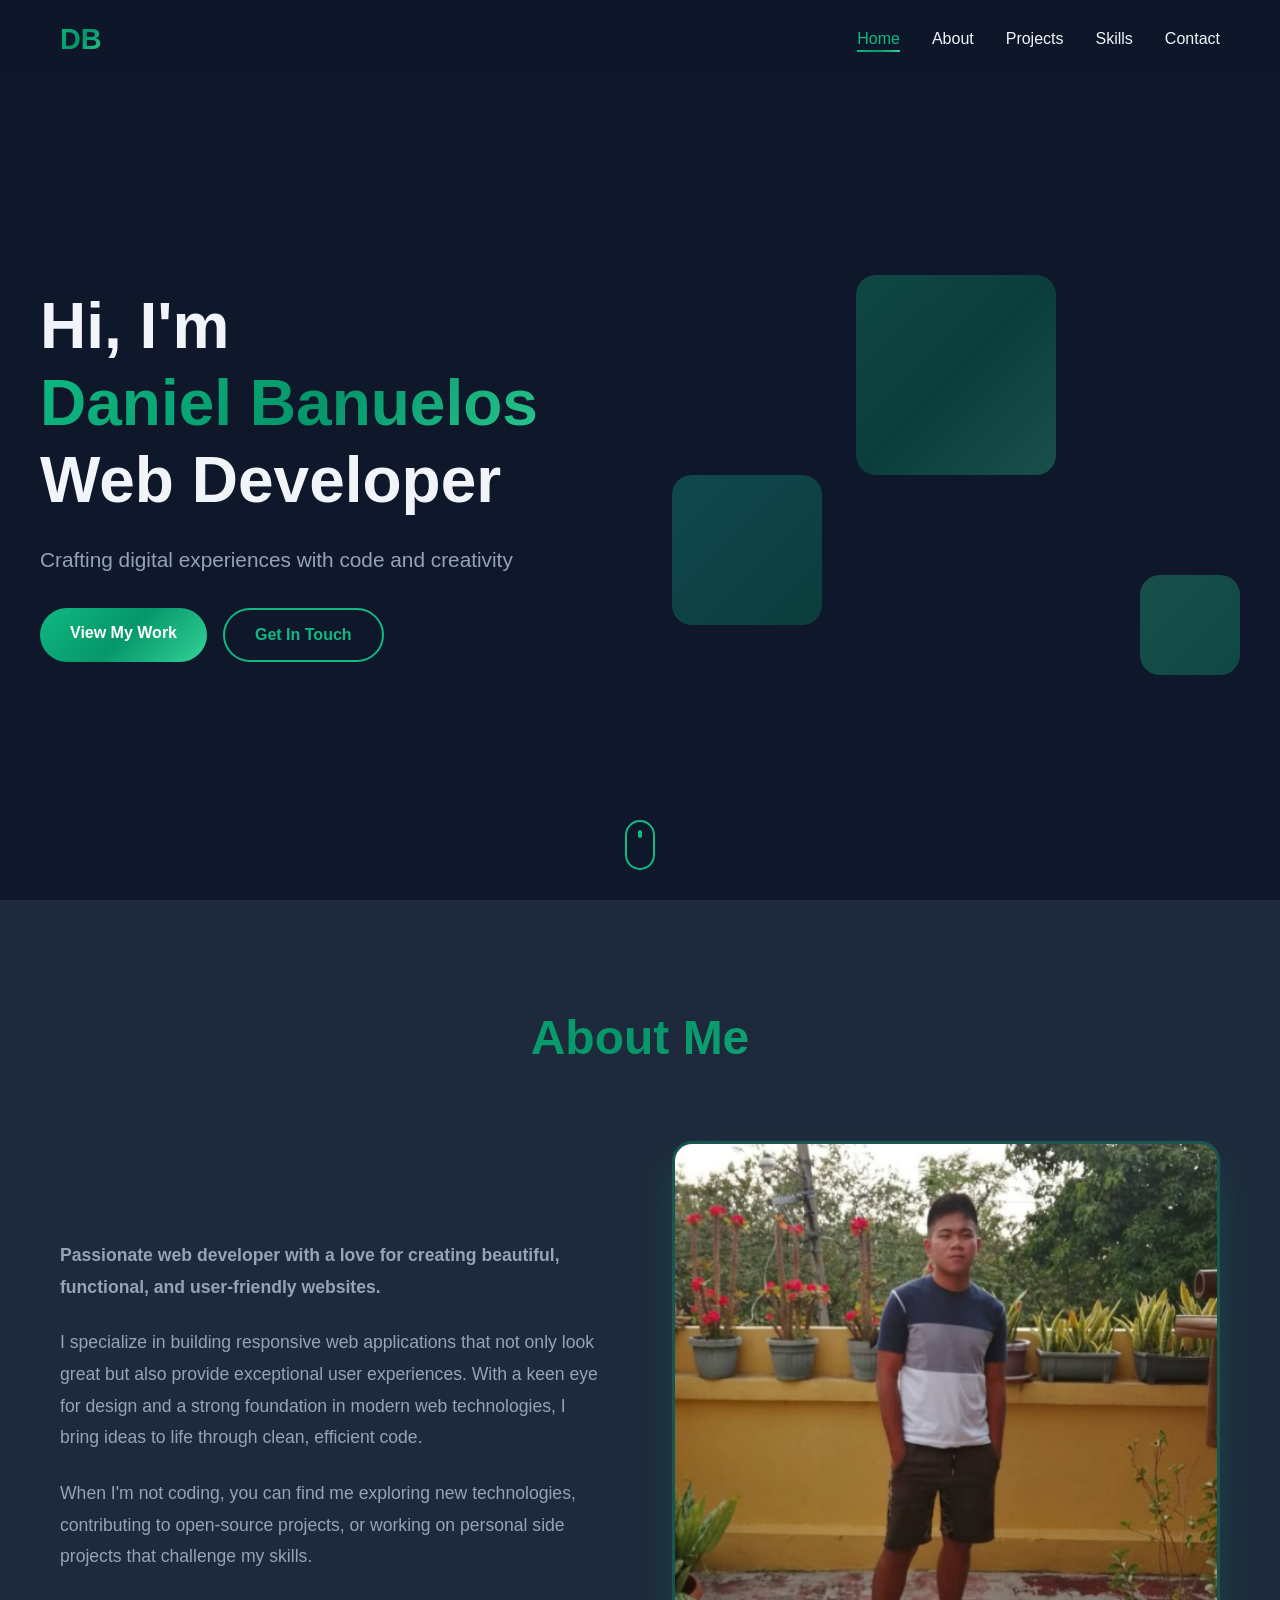
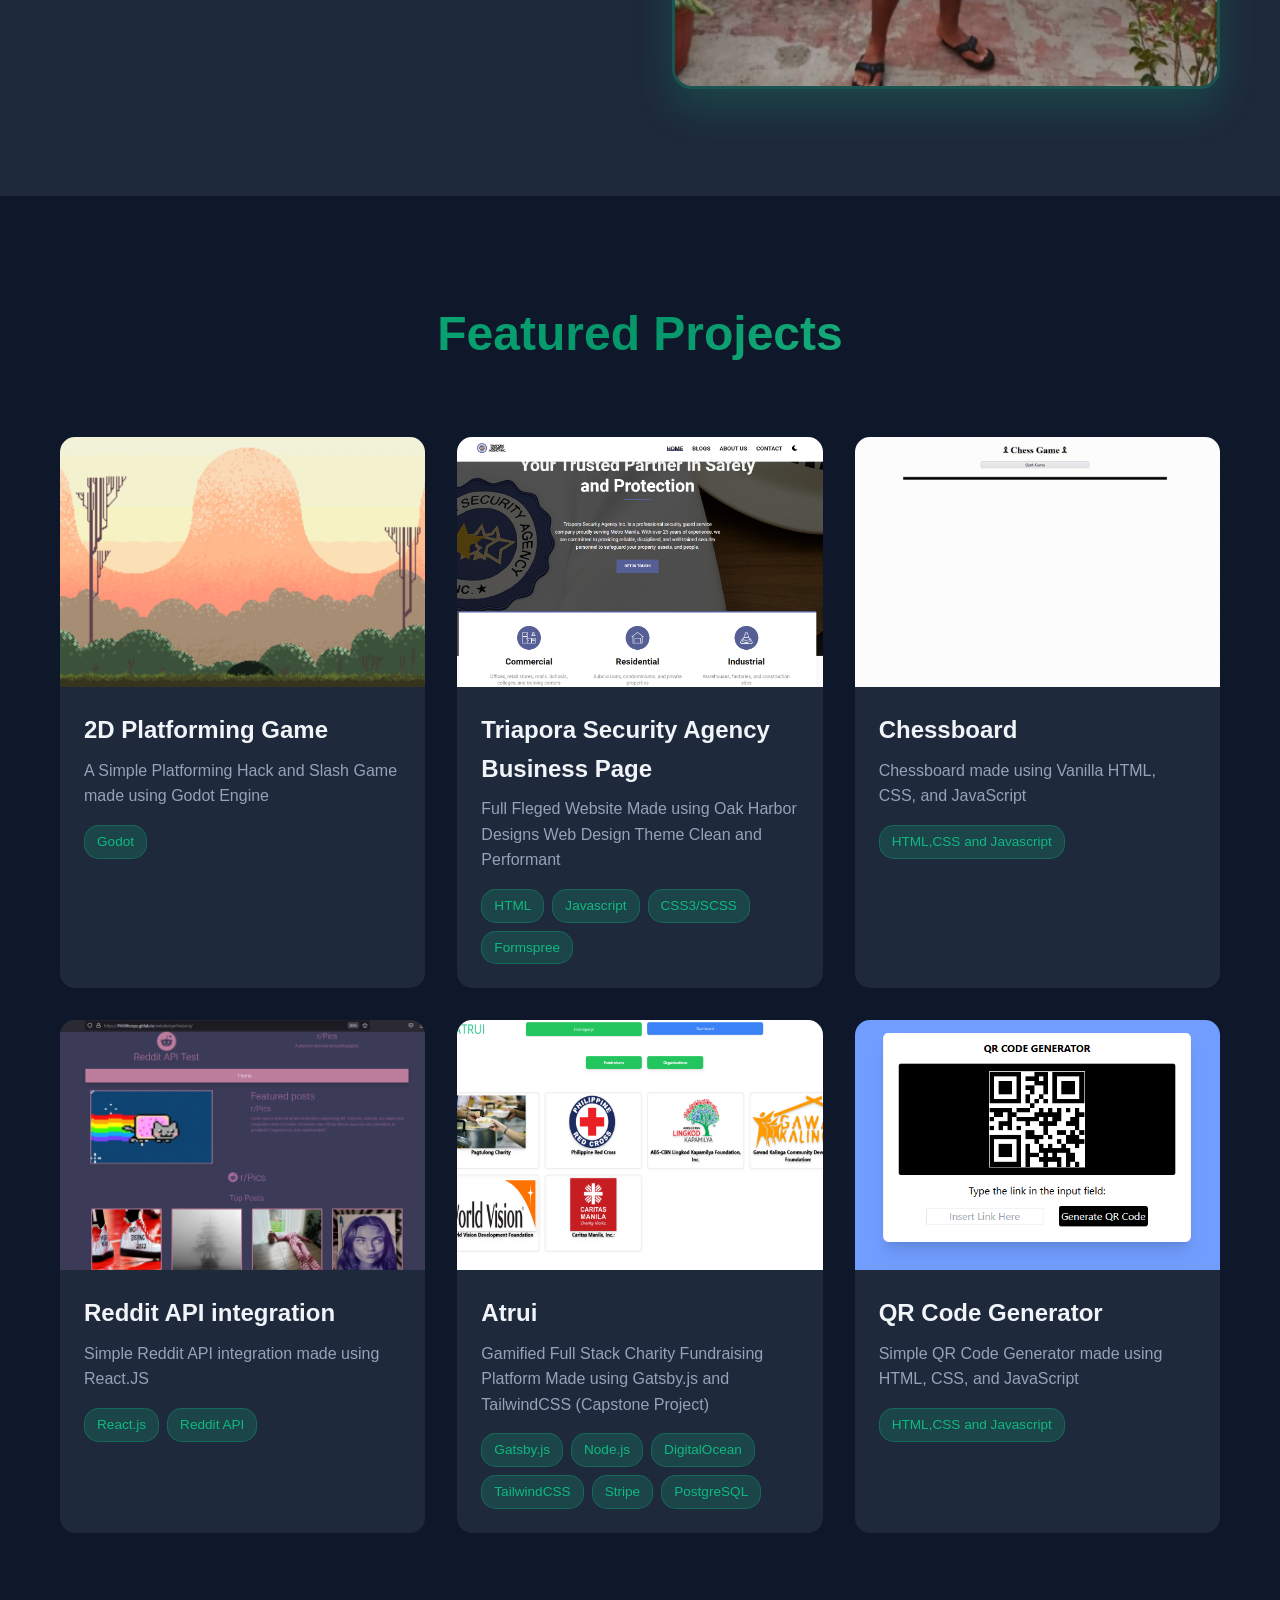
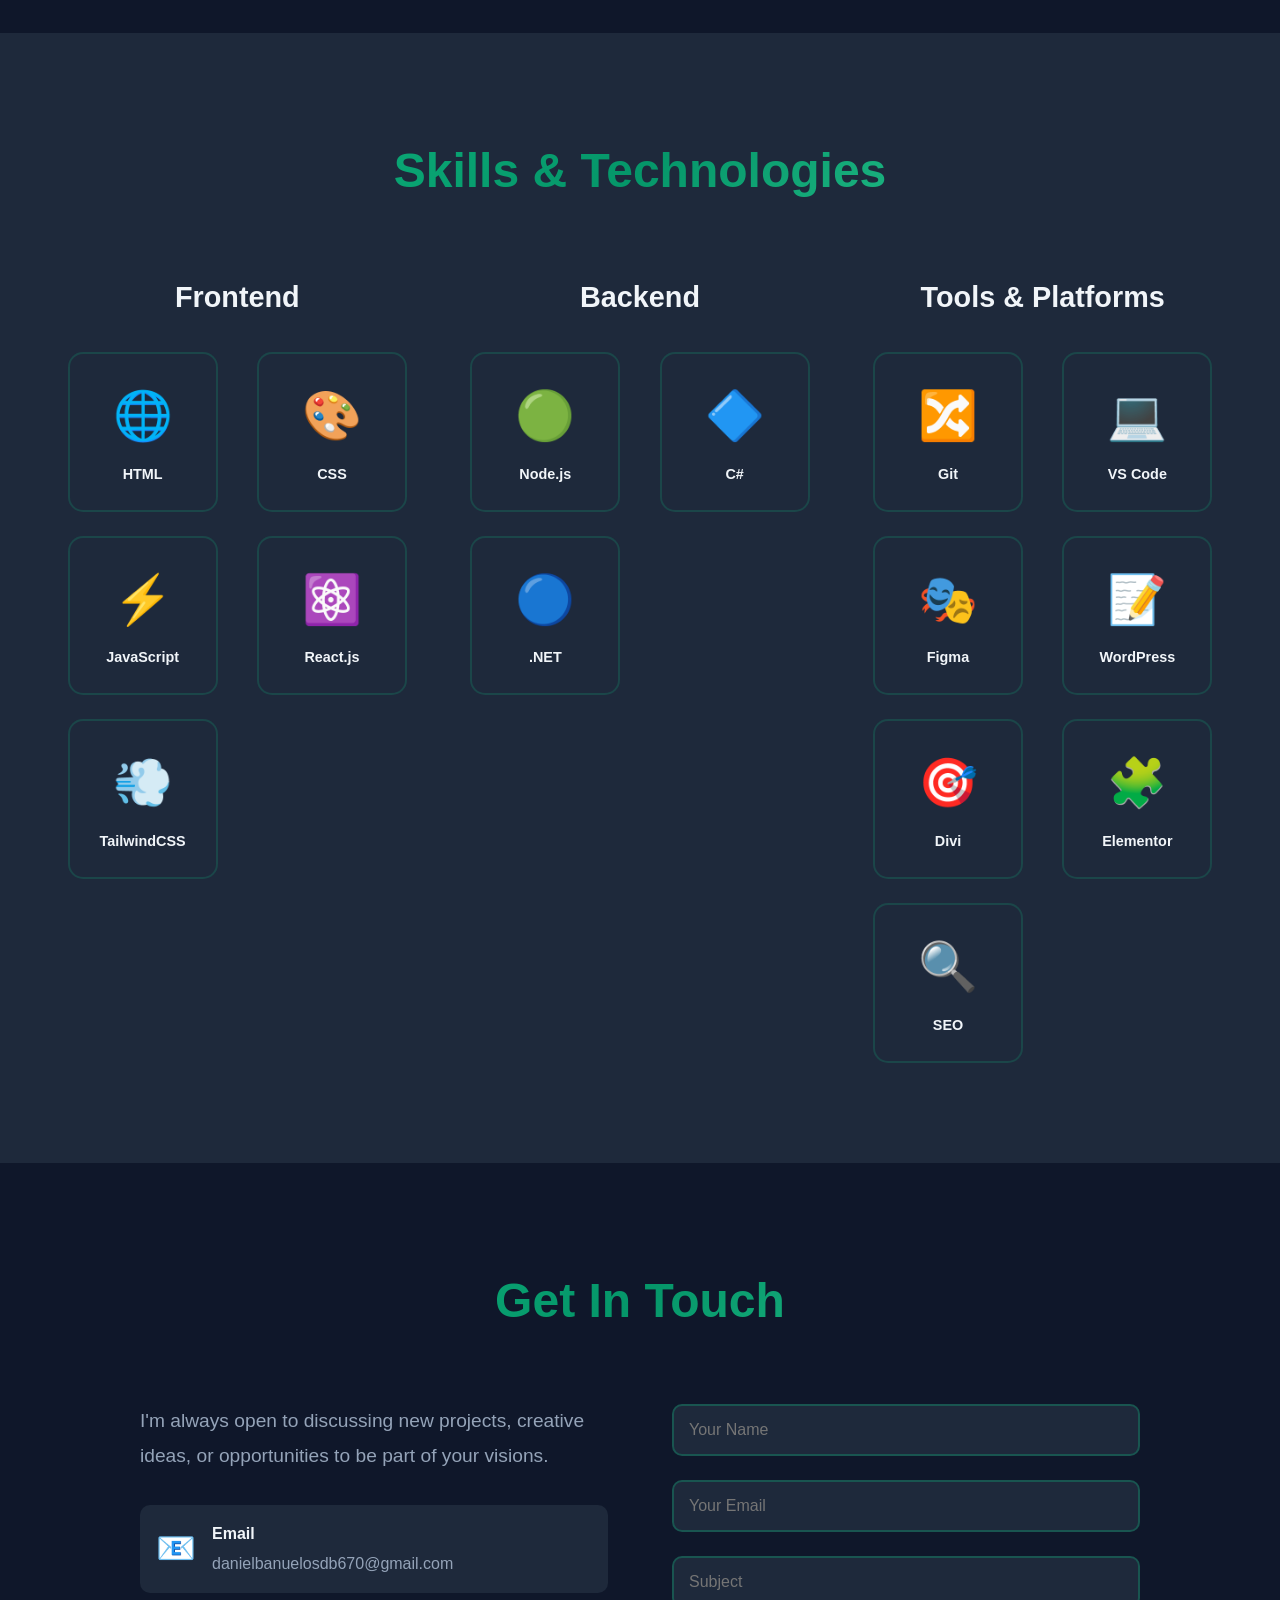
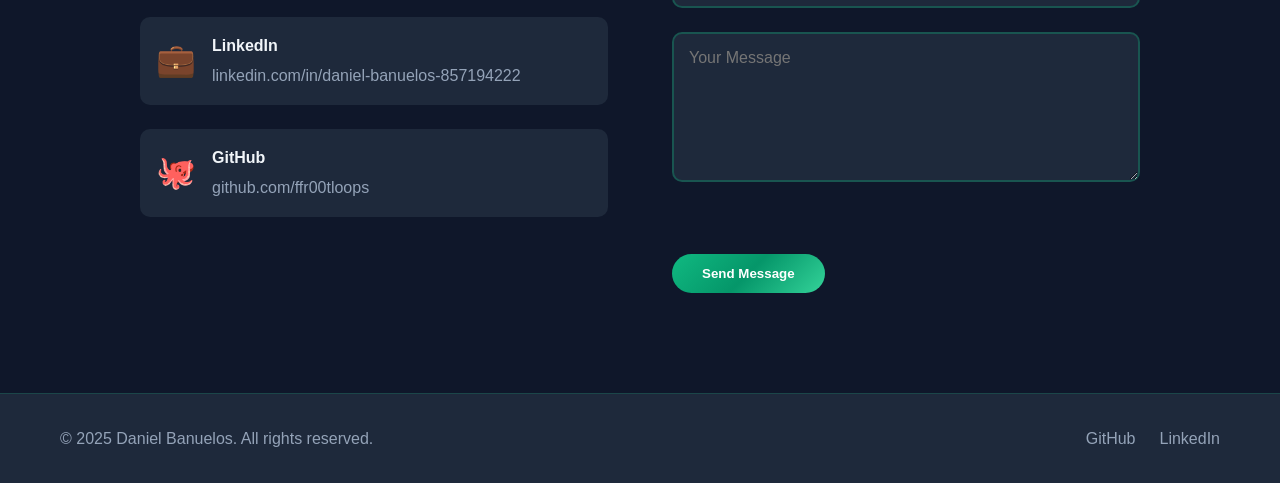
==== index.html @ a4650b2c "first commit" ====
<!DOCTYPE html>
<html lang="en">
<head>
    <meta charset="UTF-8">
    <meta name="viewport" content="width=device-width, initial-scale=1.0">
    <title>Daniel Banuelos - Web Developer Portfolio</title>
    <link rel="stylesheet" href="styles.css">
</head>
<body>
    <!-- Navigation -->
    <nav class="navbar">
        <div class="nav-container">
            <div class="logo">DB</div>
            <ul class="nav-menu">
                <li><a href="#home" class="nav-link">Home</a></li>
                <li><a href="#about" class="nav-link">About</a></li>
                <li><a href="#projects" class="nav-link">Projects</a></li>
                <li><a href="#skills" class="nav-link">Skills</a></li>
                <li><a href="#contact" class="nav-link">Contact</a></li>
            </ul>
            <div class="hamburger">
                <span></span>
                <span></span>
                <span></span>
            </div>
        </div>
    </nav>

    <!-- Hero Section -->
    <section id="home" class="hero">
        <div class="hero-content">
            <div class="hero-text">
                <h1 class="hero-title">
                    <span class="line">Hi, I'm</span>
                    <span class="line highlight">Daniel Banuelos</span>
                    <span class="line">Web Developer</span>
                </h1>
                <p class="hero-subtitle">Crafting digital experiences with code and creativity</p>
                <div class="hero-buttons">
                    <a href="#projects" class="btn btn-primary">View My Work</a>
                    <a href="#contact" class="btn btn-secondary">Get In Touch</a>
                </div>
            </div>
            <div class="hero-visual">
                <div class="floating-shapes">
                    <div class="shape shape-1"></div>
                    <div class="shape shape-2"></div>
                    <div class="shape shape-3"></div>
                </div>
            </div>
        </div>
        <div class="scroll-indicator">
            <div class="mouse"></div>
        </div>
    </section>

    <!-- About Section -->
    <section id="about" class="about">
        <div class="container">
            <h2 class="section-title">About Me</h2>
            <div class="about-content">
                <div class="about-text">
                    <p class="about-intro">Passionate web developer with a love for creating beautiful, functional, and user-friendly websites.</p>
                    <p>I specialize in building responsive web applications that not only look great but also provide exceptional user experiences. With a keen eye for design and a strong foundation in modern web technologies, I bring ideas to life through clean, efficient code.</p>
                    <p>When I'm not coding, you can find me exploring new technologies, contributing to open-source projects, or working on personal side projects that challenge my skills.</p>
                </div>
                <div class="about-image">
                    <img src="images/personalpicture.png" alt="Daniel Banuelos" class="profile-image">
                </div>
            </div>
        </div>
    </section>

    <!-- Projects Section -->
    <section id="projects" class="projects">
        <div class="container">
            <h2 class="section-title">Featured Projects</h2>
            <div class="projects-grid">
                <div class="project-card" data-project="1">
                    <div class="project-image">
                        <div class="project-overlay">
                            <div class="project-links">
                                <a href="#" class="project-link">Live Demo</a>
                                <a href="#" class="project-link">GitHub</a>
                            </div>
                        </div>
                        <img src="images/2dgame.png" alt="2D Platforming Game" class="project-img">
                    </div>
                    <div class="project-info">
                        <h3 class="project-title">2D Platforming Game</h3>
                        <p class="project-description">A Simple Platforming Hack and Slash Game made using Godot Engine</p>
                        <div class="project-tags">
                            <span class="tag">Godot</span>
                        </div>
                    </div>
                </div>

                <div class="project-card" data-project="2">
                    <div class="project-image">
                        <div class="project-overlay">
                            <div class="project-links">
                                <a href="#" class="project-link">Live Demo</a>
                                <a href="#" class="project-link">GitHub</a>
                            </div>
                        </div>
                        <img src="images/triapora.png" alt="Triapora Security Agency Business Page" class="project-img">
                    </div>
                    <div class="project-info">
                        <h3 class="project-title">Triapora Security Agency Business Page</h3>
                        <p class="project-description">Full Fleged Website Made using Oak Harbor Designs Web Design Theme Clean and Performant</p>
                        <div class="project-tags">
                            <span class="tag">HTML</span>
                            <span class="tag">Javascript</span>
                            <span class="tag">CSS3/SCSS</span>
                            <span class="tag">Formspree</span>
                        </div>
                    </div>
                </div>

                <div class="project-card" data-project="3">
                    <div class="project-image">
                        <div class="project-overlay">
                            <div class="project-links">
                                <a href="#" class="project-link">Live Demo</a>
                                <a href="#" class="project-link">GitHub</a>
                            </div>
                        </div>
                        <img src="images/chessboard.gif" alt="Chessboard" class="project-img">
                    </div>
                    <div class="project-info">
                        <h3 class="project-title">Chessboard</h3>
                        <p class="project-description">Chessboard made using Vanilla HTML, CSS, and JavaScript</p>
                        <div class="project-tags">
                            <span class="tag">HTML,CSS and Javascript</span>
                        </div>
                    </div>
                </div>

                <div class="project-card" data-project="4">
                    <div class="project-image">
                        <div class="project-overlay">
                            <div class="project-links">
                                <a href="#" class="project-link">Live Demo</a>
                                <a href="#" class="project-link">GitHub</a>
                            </div>
                        </div>
                        <img src="images/redditapi.png" alt="Reddit API integration" class="project-img">
                    </div>
                    <div class="project-info">
                        <h3 class="project-title">Reddit API integration</h3>
                        <p class="project-description">Simple Reddit API integration made using React.JS</p>
                        <div class="project-tags">
                            <span class="tag">React.js</span>
                            <span class="tag">Reddit API</span>
                        </div>
                    </div>
                </div>

                <div class="project-card" data-project="5">
                    <div class="project-image">
                        <div class="project-overlay">
                            <div class="project-links">
                                <a href="#" class="project-link">Live Demo</a>
                                <a href="#" class="project-link">GitHub</a>
                            </div>
                        </div>
                        <img src="images/atrui.png" alt="Atrui" class="project-img">
                    </div>
                    <div class="project-info">
                        <h3 class="project-title">Atrui</h3>
                        <p class="project-description">Gamified Full Stack Charity Fundraising Platform Made using Gatsby.js and TailwindCSS (Capstone Project)</p>
                        <div class="project-tags">
                            <span class="tag">Gatsby.js</span>
                            <span class="tag">Node.js</span>
                            <span class="tag">DigitalOcean</span>
                            <span class="tag">TailwindCSS</span>
                            <span class="tag">Stripe</span>
                            <span class="tag">PostgreSQL</span>
                        </div>
                    </div>
                </div>

                <div class="project-card" data-project="6">
                    <div class="project-image">
                        <div class="project-overlay">
                            <div class="project-links">
                                <a href="#" class="project-link">Live Demo</a>
                                <a href="#" class="project-link">GitHub</a>
                            </div>
                        </div>
                        <img src="images/qrgenerator.png" alt="QR Code Generator" class="project-img">
                    </div>
                    <div class="project-info">
                        <h3 class="project-title">QR Code Generator</h3>
                        <p class="project-description">Simple QR Code Generator made using HTML, CSS, and JavaScript</p>
                        <div class="project-tags">
                            <span class="tag">HTML,CSS and Javascript</span>
                        </div>
                    </div>
                </div>
            </div>
        </div>
    </section>

    <!-- Skills Section -->
    <section id="skills" class="skills">
        <div class="container">
            <h2 class="section-title">Skills & Technologies</h2>
            <div class="skills-container">
                <div class="skill-category">
                    <h3 class="category-title">Frontend</h3>
                    <div class="skill-items">
                        <div class="skill-icon-item">
                            <div class="skill-icon-wrapper">
                                <span class="skill-icon-emoji">🌐</span>
                                <span class="skill-icon-text">HTML</span>
                            </div>
                        </div>
                        <div class="skill-icon-item">
                            <div class="skill-icon-wrapper">
                                <span class="skill-icon-emoji">🎨</span>
                                <span class="skill-icon-text">CSS</span>
                            </div>
                        </div>
                        <div class="skill-icon-item">
                            <div class="skill-icon-wrapper">
                                <span class="skill-icon-emoji">⚡</span>
                                <span class="skill-icon-text">JavaScript</span>
                            </div>
                        </div>
                        <div class="skill-icon-item">
                            <div class="skill-icon-wrapper">
                                <span class="skill-icon-emoji">⚛️</span>
                                <span class="skill-icon-text">React.js</span>
                            </div>
                        </div>
                        <div class="skill-icon-item">
                            <div class="skill-icon-wrapper">
                                <span class="skill-icon-emoji">💨</span>
                                <span class="skill-icon-text">TailwindCSS</span>
                            </div>
                        </div>
                    </div>
                </div>
                <div class="skill-category">
                    <h3 class="category-title">Backend</h3>
                    <div class="skill-items">
                        <div class="skill-icon-item">
                            <div class="skill-icon-wrapper">
                                <span class="skill-icon-emoji">🟢</span>
                                <span class="skill-icon-text">Node.js</span>
                            </div>
                        </div>
                        <div class="skill-icon-item">
                            <div class="skill-icon-wrapper">
                                <span class="skill-icon-emoji">🔷</span>
                                <span class="skill-icon-text">C#</span>
                            </div>
                        </div>
                        <div class="skill-icon-item">
                            <div class="skill-icon-wrapper">
                                <span class="skill-icon-emoji">🔵</span>
                                <span class="skill-icon-text">.NET</span>
                            </div>
                        </div>
                    </div>
                </div>
                <div class="skill-category">
                    <h3 class="category-title">Tools & Platforms</h3>
                    <div class="skill-items">
                        <div class="skill-icon-item">
                            <div class="skill-icon-wrapper">
                                <span class="skill-icon-emoji">🔀</span>
                                <span class="skill-icon-text">Git</span>
                            </div>
                        </div>
                        <div class="skill-icon-item">
                            <div class="skill-icon-wrapper">
                                <span class="skill-icon-emoji">💻</span>
                                <span class="skill-icon-text">VS Code</span>
                            </div>
                        </div>
                        <div class="skill-icon-item">
                            <div class="skill-icon-wrapper">
                                <span class="skill-icon-emoji">🎭</span>
                                <span class="skill-icon-text">Figma</span>
                            </div>
                        </div>
                        <div class="skill-icon-item">
                            <div class="skill-icon-wrapper">
                                <span class="skill-icon-emoji">📝</span>
                                <span class="skill-icon-text">WordPress</span>
                            </div>
                        </div>
                        <div class="skill-icon-item">
                            <div class="skill-icon-wrapper">
                                <span class="skill-icon-emoji">🎯</span>
                                <span class="skill-icon-text">Divi</span>
                            </div>
                        </div>
                        <div class="skill-icon-item">
                            <div class="skill-icon-wrapper">
                                <span class="skill-icon-emoji">🧩</span>
                                <span class="skill-icon-text">Elementor</span>
                            </div>
                        </div>
                        <div class="skill-icon-item">
                            <div class="skill-icon-wrapper">
                                <span class="skill-icon-emoji">🔍</span>
                                <span class="skill-icon-text">SEO</span>
                            </div>
                        </div>
                    </div>
                </div>
            </div>
        </div>
    </section>

    <!-- Contact Section -->
    <section id="contact" class="contact">
        <div class="container">
            <h2 class="section-title">Get In Touch</h2>
            <div class="contact-content">
                <div class="contact-info">
                    <p class="contact-intro">I'm always open to discussing new projects, creative ideas, or opportunities to be part of your visions.</p>
                    <div class="contact-details">
                        <div class="contact-item">
                            <div class="contact-icon">📧</div>
                            <div>
                                <h4>Email</h4>
                                <p><a href="mailto:danielbanuelosdb670@gmail.com" class="contact-link">danielbanuelosdb670@gmail.com</a></p>
                            </div>
                        </div>
                        <div class="contact-item">
                            <div class="contact-icon">💼</div>
                            <div>
                                <h4>LinkedIn</h4>
                                <p><a href="https://www.linkedin.com/in/daniel-banuelos-857194222/" target="_blank" class="contact-link">linkedin.com/in/daniel-banuelos-857194222</a></p>
                            </div>
                        </div>
                        <div class="contact-item">
                            <div class="contact-icon">🐙</div>
                            <div>
                                <h4>GitHub</h4>
                                <p><a href="https://github.com/ffr00tloops" target="_blank" class="contact-link">github.com/ffr00tloops</a></p>
                            </div>
                        </div>
                    </div>
                </div>
                <form action="https://formspree.io/f/mvgjjyzg" method="POST" class="contact-form" id="contactForm">
                    <div class="form-group">
                        <input type="text" id="name" name="name" placeholder="Your Name" required>
                    </div>
                    <div class="form-group">
                        <input type="email" id="email" name="_replyto" placeholder="Your Email" required>
                    </div>
                    <div class="form-group">
                        <input type="text" id="subject" name="subject" placeholder="Subject" required>
                    </div>
                    <div class="form-group">
                        <textarea id="message" name="message" rows="5" placeholder="Your Message" required></textarea>
                    </div>
                    <div id="form-status" class="form-status"></div>
                    <button type="submit" class="btn btn-primary" id="submit-btn">Send Message</button>
                </form>
            </div>
        </div>
    </section>

    <!-- Footer -->
    <footer class="footer">
        <div class="container">
            <p>&copy; 2025 Daniel Banuelos. All rights reserved.</p>
            <div class="social-links">
                <a href="https://github.com/ffr00tloops" target="_blank" class="social-link">GitHub</a>
                <a href="https://www.linkedin.com/in/daniel-banuelos-857194222/" target="_blank" class="social-link">LinkedIn</a>
            </div>
        </div>
    </footer>

    <script src="script.js"></script>
</body>
</html>
---- styles.css ----
/* Reset and Base Styles */
* {
    margin: 0;
    padding: 0;
    box-sizing: border-box;
}

:root {
    --primary-color: #10b981;
    --secondary-color: #059669;
    --accent-color: #34d399;
    --dark-bg: #0f172a;
    --dark-secondary: #1e293b;
    --light-text: #f1f5f9;
    --gray-text: #94a3b8;
    --gradient-1: linear-gradient(135deg, #10b981 0%, #059669 50%, #34d399 100%);
    --gradient-2: linear-gradient(135deg, #14b8a6 0%, #059669 100%);
}

html {
    scroll-behavior: smooth;
}

body {
    font-family: 'Segoe UI', Tahoma, Geneva, Verdana, sans-serif;
    background-color: var(--dark-bg);
    color: var(--light-text);
    line-height: 1.6;
    overflow-x: hidden;
}

.container {
    max-width: 1200px;
    margin: 0 auto;
    padding: 0 20px;
}

/* Navigation */
.navbar {
    position: fixed;
    top: 0;
    width: 100%;
    background: rgba(15, 23, 42, 0.95);
    backdrop-filter: blur(10px);
    z-index: 1000;
    padding: 1rem 0;
    transition: all 0.3s ease;
}

.navbar.scrolled {
    box-shadow: 0 4px 20px rgba(16, 185, 129, 0.1);
}

.nav-container {
    max-width: 1200px;
    margin: 0 auto;
    padding: 0 20px;
    display: flex;
    justify-content: space-between;
    align-items: center;
}

.logo {
    font-size: 1.8rem;
    font-weight: bold;
    background: var(--gradient-1);
    -webkit-background-clip: text;
    -webkit-text-fill-color: transparent;
    background-clip: text;
    animation: pulse 2s ease-in-out infinite;
}

@keyframes pulse {
    0%, 100% { transform: scale(1); }
    50% { transform: scale(1.05); }
}

.nav-menu {
    display: flex;
    list-style: none;
    gap: 2rem;
}

.nav-link {
    color: var(--light-text);
    text-decoration: none;
    font-weight: 500;
    position: relative;
    transition: color 0.3s ease;
}

.nav-link::after {
    content: '';
    position: absolute;
    bottom: -5px;
    left: 0;
    width: 0;
    height: 2px;
    background: var(--gradient-1);
    transition: width 0.3s ease;
}

.nav-link:hover {
    color: var(--primary-color);
}

.nav-link:hover::after {
    width: 100%;
}

.hamburger {
    display: none;
    flex-direction: column;
    cursor: pointer;
    gap: 5px;
}

.hamburger span {
    width: 25px;
    height: 3px;
    background: var(--light-text);
    transition: all 0.3s ease;
    border-radius: 3px;
}

/* Hero Section */
.hero {
    min-height: 100vh;
    display: flex;
    align-items: center;
    justify-content: center;
    position: relative;
    padding: 100px 20px 50px;
    overflow: hidden;
}

.hero-content {
    max-width: 1200px;
    width: 100%;
    display: grid;
    grid-template-columns: 1fr 1fr;
    gap: 4rem;
    align-items: center;
    z-index: 1;
}

.hero-text {
    animation: fadeInUp 1s ease-out;
}

.hero-title {
    font-size: 4rem;
    font-weight: 800;
    line-height: 1.2;
    margin-bottom: 1.5rem;
}

.hero-title .line {
    display: block;
    opacity: 0;
    animation: fadeInUp 0.8s ease-out forwards;
}

.hero-title .line:nth-child(1) {
    animation-delay: 0.2s;
}

.hero-title .line:nth-child(2) {
    animation-delay: 0.4s;
}

.hero-title .line:nth-child(3) {
    animation-delay: 0.6s;
}

.hero-title .highlight {
    background: var(--gradient-1);
    -webkit-background-clip: text;
    -webkit-text-fill-color: transparent;
    background-clip: text;
}

.hero-subtitle {
    font-size: 1.3rem;
    color: var(--gray-text);
    margin-bottom: 2rem;
    opacity: 0;
    animation: fadeInUp 0.8s ease-out 0.8s forwards;
}

.hero-buttons {
    display: flex;
    gap: 1rem;
    opacity: 0;
    animation: fadeInUp 0.8s ease-out 1s forwards;
}

.btn {
    padding: 12px 30px;
    border-radius: 30px;
    text-decoration: none;
    font-weight: 600;
    transition: all 0.3s ease;
    display: inline-block;
    position: relative;
    overflow: hidden;
}

.btn-primary {
    background: var(--gradient-1);
    color: white;
    border: none;
}

.btn-primary::before {
    content: '';
    position: absolute;
    top: 50%;
    left: 50%;
    width: 0;
    height: 0;
    border-radius: 50%;
    background: rgba(255, 255, 255, 0.3);
    transform: translate(-50%, -50%);
    transition: width 0.6s, height 0.6s;
}

.btn-primary:hover::before {
    width: 300px;
    height: 300px;
}

.btn-secondary {
    background: transparent;
    color: var(--primary-color);
    border: 2px solid var(--primary-color);
}

.btn-secondary:hover {
    background: var(--primary-color);
    color: white;
    transform: translateY(-2px);
    box-shadow: 0 10px 20px rgba(16, 185, 129, 0.3);
}

.hero-visual {
    position: relative;
    height: 400px;
    animation: fadeInRight 1s ease-out;
}

.floating-shapes {
    position: relative;
    width: 100%;
    height: 100%;
}

.shape {
    position: absolute;
    border-radius: 20px;
    opacity: 0.3;
}

.shape-1 {
    width: 200px;
    height: 200px;
    background: var(--gradient-1);
    top: 0;
    left: 50%;
    transform: translateX(-50%);
    animation: float 6s ease-in-out infinite;
}

.shape-2 {
    width: 150px;
    height: 150px;
    background: var(--gradient-2);
    top: 50%;
    left: 0;
    animation: float 8s ease-in-out infinite reverse;
}

.shape-3 {
    width: 100px;
    height: 100px;
    background: linear-gradient(135deg, #34d399 0%, #10b981 100%);
    bottom: 0;
    right: 0;
    animation: float 7s ease-in-out infinite;
}

@keyframes float {
    0%, 100% {
        transform: translateY(0) rotate(0deg);
    }
    50% {
        transform: translateY(-30px) rotate(180deg);
    }
}

@keyframes fadeInUp {
    from {
        opacity: 0;
        transform: translateY(30px);
    }
    to {
        opacity: 1;
        transform: translateY(0);
    }
}

@keyframes fadeInRight {
    from {
        opacity: 0;
        transform: translateX(30px);
    }
    to {
        opacity: 1;
        transform: translateX(0);
    }
}

.scroll-indicator {
    position: absolute;
    bottom: 30px;
    left: 50%;
    transform: translateX(-50%);
    animation: bounce 2s infinite;
}

.mouse {
    width: 30px;
    height: 50px;
    border: 2px solid var(--primary-color);
    border-radius: 15px;
    position: relative;
}

.mouse::before {
    content: '';
    position: absolute;
    top: 8px;
    left: 50%;
    transform: translateX(-50%);
    width: 4px;
    height: 8px;
    background: var(--primary-color);
    border-radius: 2px;
    animation: scroll 2s infinite;
}

@keyframes bounce {
    0%, 100% { transform: translateX(-50%) translateY(0); }
    50% { transform: translateX(-50%) translateY(-10px); }
}

@keyframes scroll {
    0% { opacity: 1; transform: translateX(-50%) translateY(0); }
    100% { opacity: 0; transform: translateX(-50%) translateY(20px); }
}

/* Section Styles */
section {
    padding: 100px 0;
    position: relative;
}

.section-title {
    font-size: 3rem;
    text-align: center;
    margin-bottom: 4rem;
    background: var(--gradient-1);
    -webkit-background-clip: text;
    -webkit-text-fill-color: transparent;
    background-clip: text;
    opacity: 0;
    animation: fadeInUp 0.8s ease-out forwards;
}

/* About Section */
.about {
    background: var(--dark-secondary);
}

.about-content {
    display: grid;
    grid-template-columns: 1fr 1fr;
    gap: 4rem;
    align-items: center;
}

.about-text {
    opacity: 0;
    animation: fadeInLeft 0.8s ease-out forwards;
}

.about-text p {
    margin-bottom: 1.5rem;
    color: var(--gray-text);
    font-size: 1.1rem;
    line-height: 1.8;
}

.about-intro {
    font-size: 1.3rem;
    color: var(--light-text);
    font-weight: 600;
}

.about-image {
    opacity: 0;
    animation: fadeInRight 0.8s ease-out forwards;
}

.profile-image {
    width: 100%;
    aspect-ratio: 1;
    object-fit: cover;
    border-radius: 20px;
    border: 3px solid rgba(16, 185, 129, 0.3);
    box-shadow: 0 20px 40px rgba(16, 185, 129, 0.2);
    transition: transform 0.3s ease, box-shadow 0.3s ease;
    position: relative;
    overflow: hidden;
}

.profile-image:hover {
    transform: scale(1.05);
    box-shadow: 0 25px 50px rgba(16, 185, 129, 0.3);
}

.profile-image::after {
    content: '';
    position: absolute;
    top: 0;
    left: 0;
    right: 0;
    bottom: 0;
    background: linear-gradient(135deg, rgba(16, 185, 129, 0.1) 0%, transparent 100%);
    pointer-events: none;
}

@keyframes fadeInLeft {
    from {
        opacity: 0;
        transform: translateX(-30px);
    }
    to {
        opacity: 1;
        transform: translateX(0);
    }
}

/* Projects Section */
.projects-grid {
    display: grid;
    grid-template-columns: repeat(auto-fit, minmax(350px, 1fr));
    gap: 2rem;
}

.project-card {
    background: var(--dark-secondary);
    border-radius: 15px;
    overflow: hidden;
    transition: all 0.3s ease;
    opacity: 0;
    animation: fadeInUp 0.6s ease-out forwards;
}

.project-card:nth-child(1) { animation-delay: 0.1s; }
.project-card:nth-child(2) { animation-delay: 0.2s; }
.project-card:nth-child(3) { animation-delay: 0.3s; }
.project-card:nth-child(4) { animation-delay: 0.4s; }
.project-card:nth-child(5) { animation-delay: 0.5s; }
.project-card:nth-child(6) { animation-delay: 0.6s; }

.project-card:hover {
    transform: translateY(-10px);
    box-shadow: 0 20px 40px rgba(16, 185, 129, 0.2);
}

.project-image {
    position: relative;
    height: 250px;
    overflow: hidden;
}

.project-placeholder {
    width: 100%;
    height: 100%;
    background: var(--gradient-1);
    transition: transform 0.5s ease;
}

.project-card:hover .project-placeholder {
    transform: scale(1.1);
}

.project-img {
    width: 100%;
    height: 100%;
    object-fit: cover;
    transition: transform 0.5s ease;
}

.project-card:hover .project-img {
    transform: scale(1.1);
}

.project-1 {
    background: linear-gradient(135deg, #10b981 0%, #059669 100%);
}

.project-2 {
    background: linear-gradient(135deg, #34d399 0%, #10b981 100%);
}

.project-3 {
    background: linear-gradient(135deg, #14b8a6 0%, #059669 100%);
}

.project-4 {
    background: linear-gradient(135deg, #6ee7b7 0%, #10b981 100%);
}

.project-5 {
    background: linear-gradient(135deg, #10b981 0%, #14b8a6 100%);
}

.project-6 {
    background: linear-gradient(135deg, #059669 0%, #047857 100%);
}

.project-overlay {
    position: absolute;
    top: 0;
    left: 0;
    width: 100%;
    height: 100%;
    background: rgba(15, 23, 42, 0.9);
    display: flex;
    align-items: center;
    justify-content: center;
    opacity: 0;
    transition: opacity 0.3s ease;
}

.project-card:hover .project-overlay {
    opacity: 1;
}

.project-links {
    display: flex;
    gap: 1rem;
}

.project-link {
    padding: 10px 20px;
    background: var(--gradient-1);
    color: white;
    text-decoration: none;
    border-radius: 25px;
    font-weight: 600;
    transition: transform 0.3s ease;
}

.project-link:hover {
    transform: scale(1.1);
}

.project-info {
    padding: 1.5rem;
}

.project-title {
    font-size: 1.5rem;
    margin-bottom: 0.5rem;
    color: var(--light-text);
}

.project-description {
    color: var(--gray-text);
    margin-bottom: 1rem;
    line-height: 1.6;
}

.project-tags {
    display: flex;
    flex-wrap: wrap;
    gap: 0.5rem;
}

.tag {
    padding: 5px 12px;
    background: rgba(16, 185, 129, 0.2);
    color: var(--primary-color);
    border-radius: 15px;
    font-size: 0.85rem;
    border: 1px solid rgba(16, 185, 129, 0.3);
}

/* Skills Section */
.skills {
    background: var(--dark-secondary);
}

.skills-container {
    display: grid;
    grid-template-columns: repeat(auto-fit, minmax(300px, 1fr));
    gap: 3rem;
}

.skill-category {
    opacity: 0;
    animation: fadeInUp 0.6s ease-out forwards;
}

.skill-category:nth-child(1) { animation-delay: 0.1s; }
.skill-category:nth-child(2) { animation-delay: 0.2s; }
.skill-category:nth-child(3) { animation-delay: 0.3s; }

.category-title {
    font-size: 1.8rem;
    margin-bottom: 2rem;
    color: var(--light-text);
    text-align: center;
}

.skill-items {
    display: grid;
    grid-template-columns: repeat(auto-fit, minmax(120px, 1fr));
    gap: 1.5rem;
    justify-items: center;
}

.skill-icon-item {
    width: 100%;
    max-width: 150px;
}

.skill-icon-wrapper {
    display: flex;
    flex-direction: column;
    align-items: center;
    justify-content: center;
    padding: 1.5rem 1rem;
    background: var(--dark-secondary);
    border-radius: 15px;
    border: 2px solid rgba(16, 185, 129, 0.2);
    transition: all 0.3s ease;
    cursor: pointer;
    position: relative;
    overflow: hidden;
}

.skill-icon-wrapper::before {
    content: '';
    position: absolute;
    top: 0;
    left: -100%;
    width: 100%;
    height: 100%;
    background: var(--gradient-1);
    opacity: 0.1;
    transition: left 0.3s ease;
}

.skill-icon-wrapper:hover::before {
    left: 0;
}

.skill-icon-wrapper:hover {
    transform: translateY(-5px);
    border-color: var(--primary-color);
    box-shadow: 0 10px 30px rgba(16, 185, 129, 0.3);
}

.skill-icon-emoji {
    font-size: 3rem;
    margin-bottom: 0.5rem;
    display: block;
    transition: transform 0.3s ease;
}

.skill-icon-wrapper:hover .skill-icon-emoji {
    transform: scale(1.2) rotate(5deg);
}

.skill-icon-text {
    font-size: 0.9rem;
    font-weight: 600;
    color: var(--light-text);
    text-align: center;
    transition: color 0.3s ease;
}

.skill-icon-wrapper:hover .skill-icon-text {
    color: var(--primary-color);
}

/* Contact Section */
.contact-content {
    display: grid;
    grid-template-columns: 1fr 1fr;
    gap: 4rem;
    max-width: 1000px;
    margin: 0 auto;
}

.contact-info {
    opacity: 0;
    animation: fadeInLeft 0.8s ease-out forwards;
}

.contact-intro {
    font-size: 1.2rem;
    color: var(--gray-text);
    margin-bottom: 2rem;
    line-height: 1.8;
}

.contact-details {
    display: flex;
    flex-direction: column;
    gap: 1.5rem;
}

.contact-item {
    display: flex;
    align-items: center;
    gap: 1rem;
    padding: 1rem;
    background: var(--dark-secondary);
    border-radius: 10px;
    transition: transform 0.3s ease;
}

.contact-item:hover {
    transform: translateX(10px);
}

.contact-icon {
    font-size: 2rem;
}

.contact-item h4 {
    margin-bottom: 0.3rem;
    color: var(--light-text);
}

.contact-item p {
    color: var(--gray-text);
}

.contact-link {
    color: var(--gray-text);
    text-decoration: none;
    transition: color 0.3s ease;
}

.contact-link:hover {
    color: var(--primary-color);
    text-decoration: underline;
}

.contact-form {
    opacity: 0;
    animation: fadeInRight 0.8s ease-out forwards;
}

.form-group {
    margin-bottom: 1.5rem;
}

.form-group input,
.form-group textarea {
    width: 100%;
    padding: 15px;
    background: var(--dark-secondary);
    border: 2px solid rgba(16, 185, 129, 0.3);
    border-radius: 10px;
    color: var(--light-text);
    font-size: 1rem;
    font-family: inherit;
    transition: all 0.3s ease;
}

.form-group input:focus,
.form-group textarea:focus {
    outline: none;
    border-color: var(--primary-color);
    box-shadow: 0 0 20px rgba(16, 185, 129, 0.2);
}

.form-group textarea {
    resize: vertical;
    min-height: 150px;
}

.form-status {
    margin-bottom: 1rem;
    padding: 12px 15px;
    border-radius: 10px;
    font-size: 0.95rem;
    text-align: center;
    opacity: 0;
    animation: fadeIn 0.3s ease-out forwards;
}

.form-status.success {
    background: rgba(16, 185, 129, 0.2);
    color: #34d399;
    border: 1px solid rgba(16, 185, 129, 0.3);
}

.form-status.error {
    background: rgba(239, 68, 68, 0.2);
    color: #f87171;
    border: 1px solid rgba(239, 68, 68, 0.3);
}

@keyframes fadeIn {
    from {
        opacity: 0;
        transform: translateY(-10px);
    }
    to {
        opacity: 1;
        transform: translateY(0);
    }
}

.btn:disabled {
    opacity: 0.6;
    cursor: not-allowed;
    pointer-events: none;
}

/* Footer */
.footer {
    background: var(--dark-secondary);
    padding: 2rem 0;
    text-align: center;
    border-top: 1px solid rgba(16, 185, 129, 0.2);
}

.footer .container {
    display: flex;
    justify-content: space-between;
    align-items: center;
}

.footer p {
    color: var(--gray-text);
}

.social-links {
    display: flex;
    gap: 1.5rem;
}

.social-link {
    color: var(--gray-text);
    text-decoration: none;
    transition: color 0.3s ease;
}

.social-link:hover {
    color: var(--primary-color);
}

/* Responsive Design */
@media (max-width: 768px) {
    .hamburger {
        display: flex;
    }

    .nav-menu {
        position: fixed;
        left: -100%;
        top: 70px;
        flex-direction: column;
        background: var(--dark-secondary);
        width: 100%;
        text-align: center;
        transition: 0.3s;
        padding: 2rem 0;
        box-shadow: 0 10px 27px rgba(0, 0, 0, 0.05);
    }

    .nav-menu.active {
        left: 0;
    }

    .hero-content {
        grid-template-columns: 1fr;
        text-align: center;
    }

    .hero-title {
        font-size: 2.5rem;
    }

    .hero-visual {
        height: 300px;
    }

    .about-content,
    .contact-content {
        grid-template-columns: 1fr;
    }

    .projects-grid {
        grid-template-columns: 1fr;
    }

    .skills-container {
        grid-template-columns: 1fr;
    }

    .footer .container {
        flex-direction: column;
        gap: 1rem;
    }

    .section-title {
        font-size: 2rem;
    }
}

@media (max-width: 480px) {
    .hero-title {
        font-size: 2rem;
    }

    .hero-subtitle {
        font-size: 1rem;
    }

    .hero-buttons {
        flex-direction: column;
    }

    .btn {
        width: 100%;
        text-align: center;
    }
}
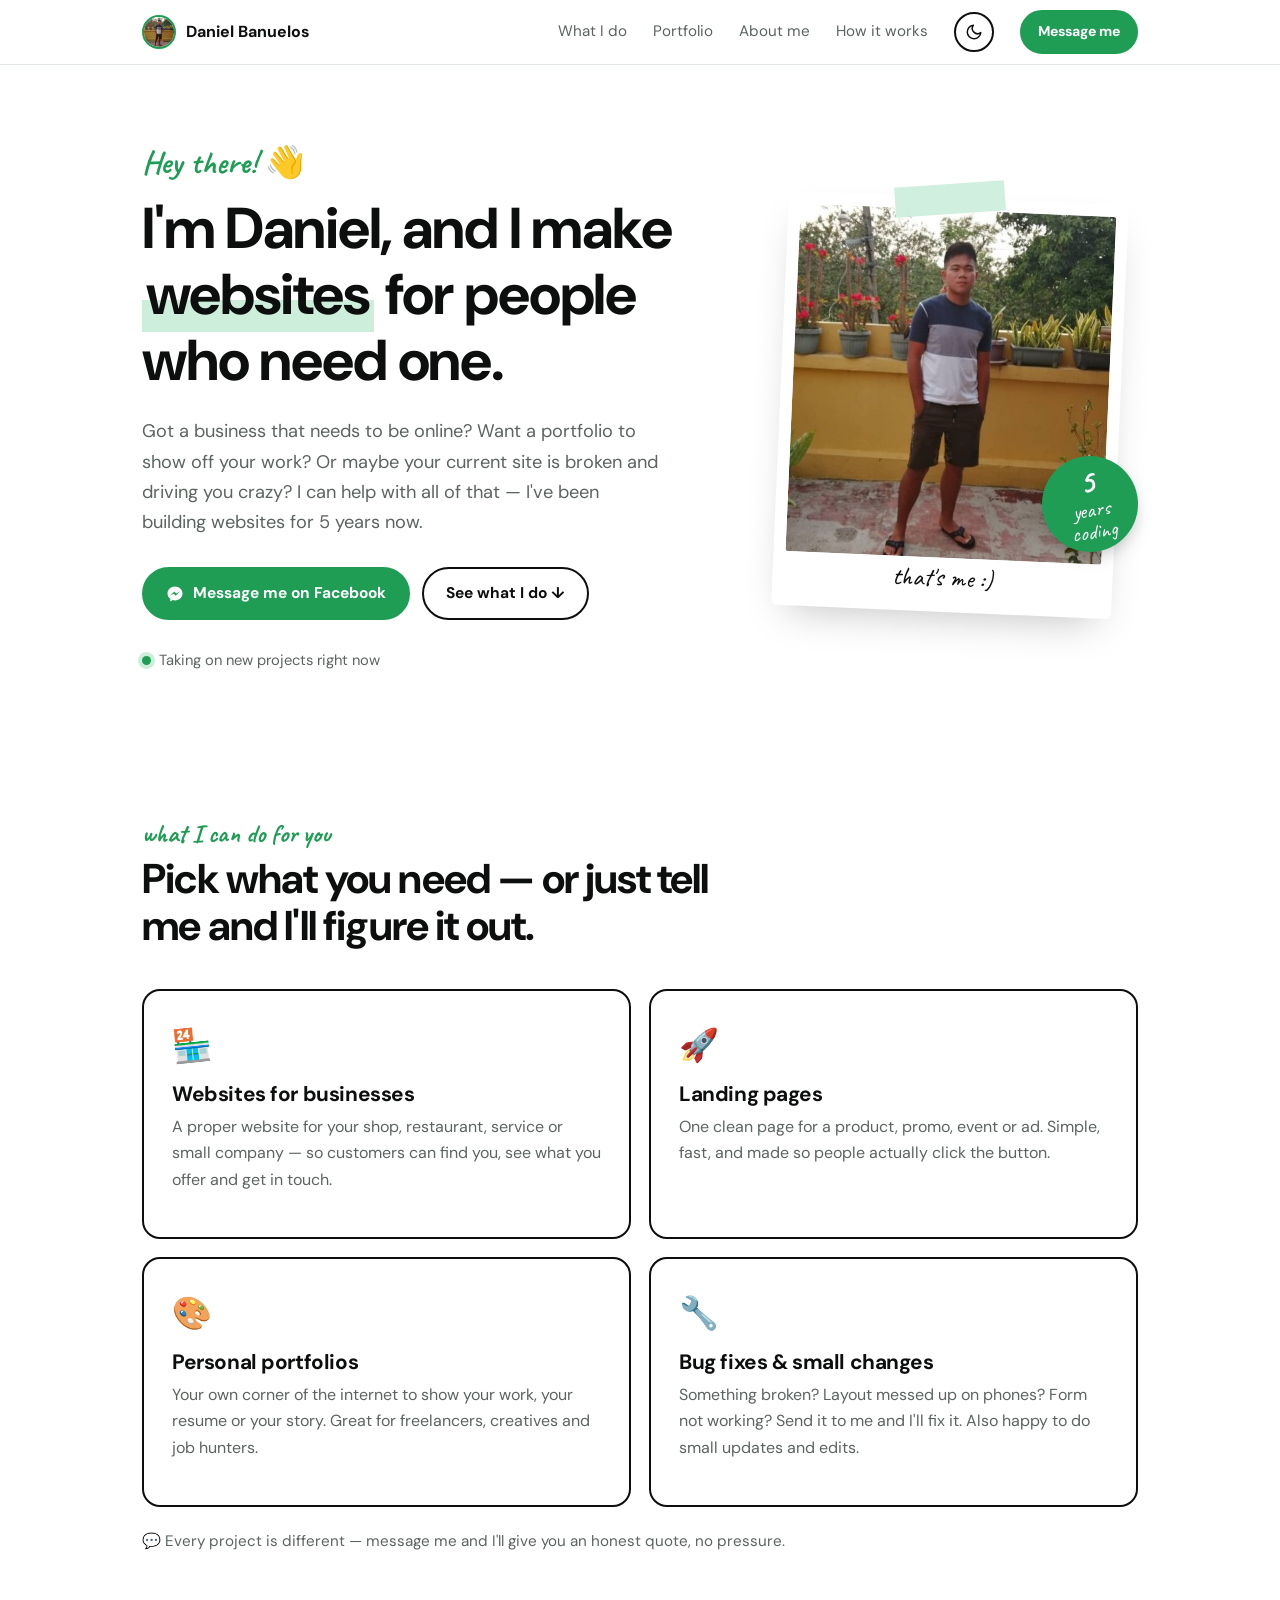
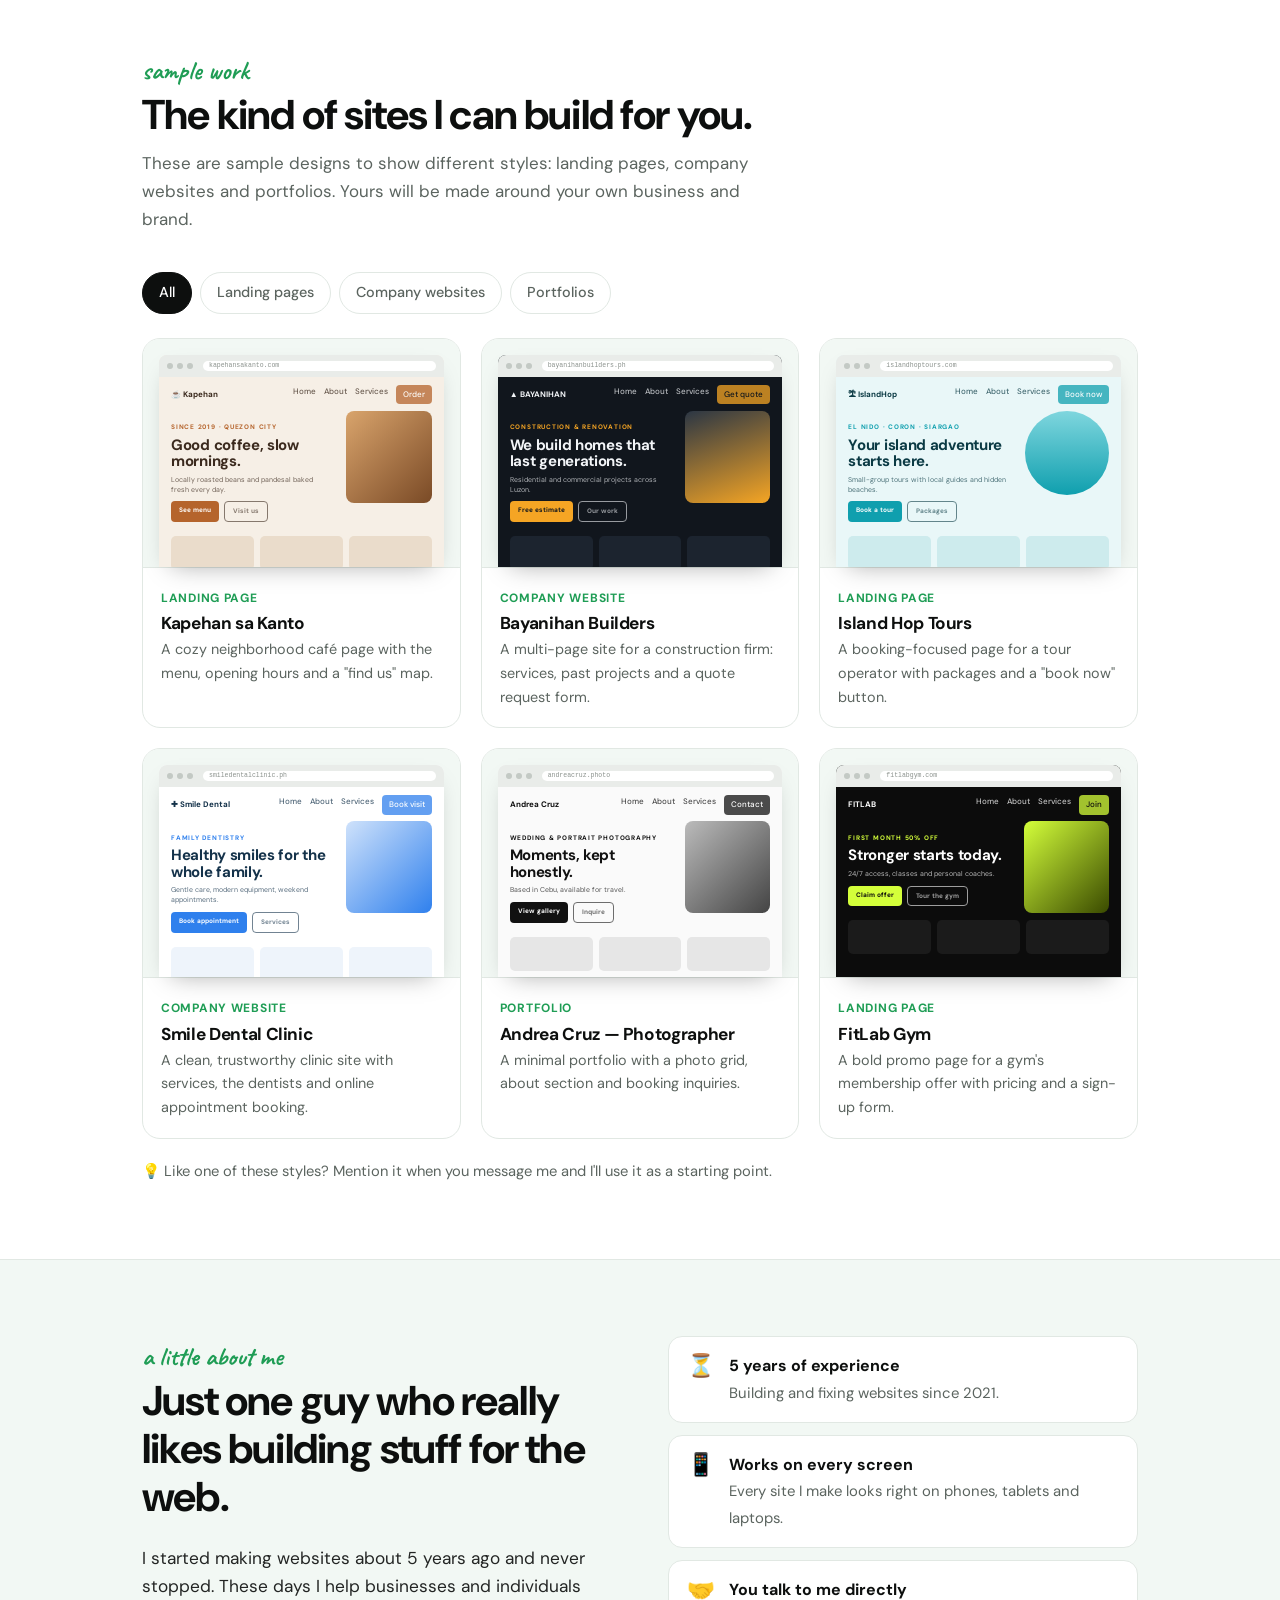
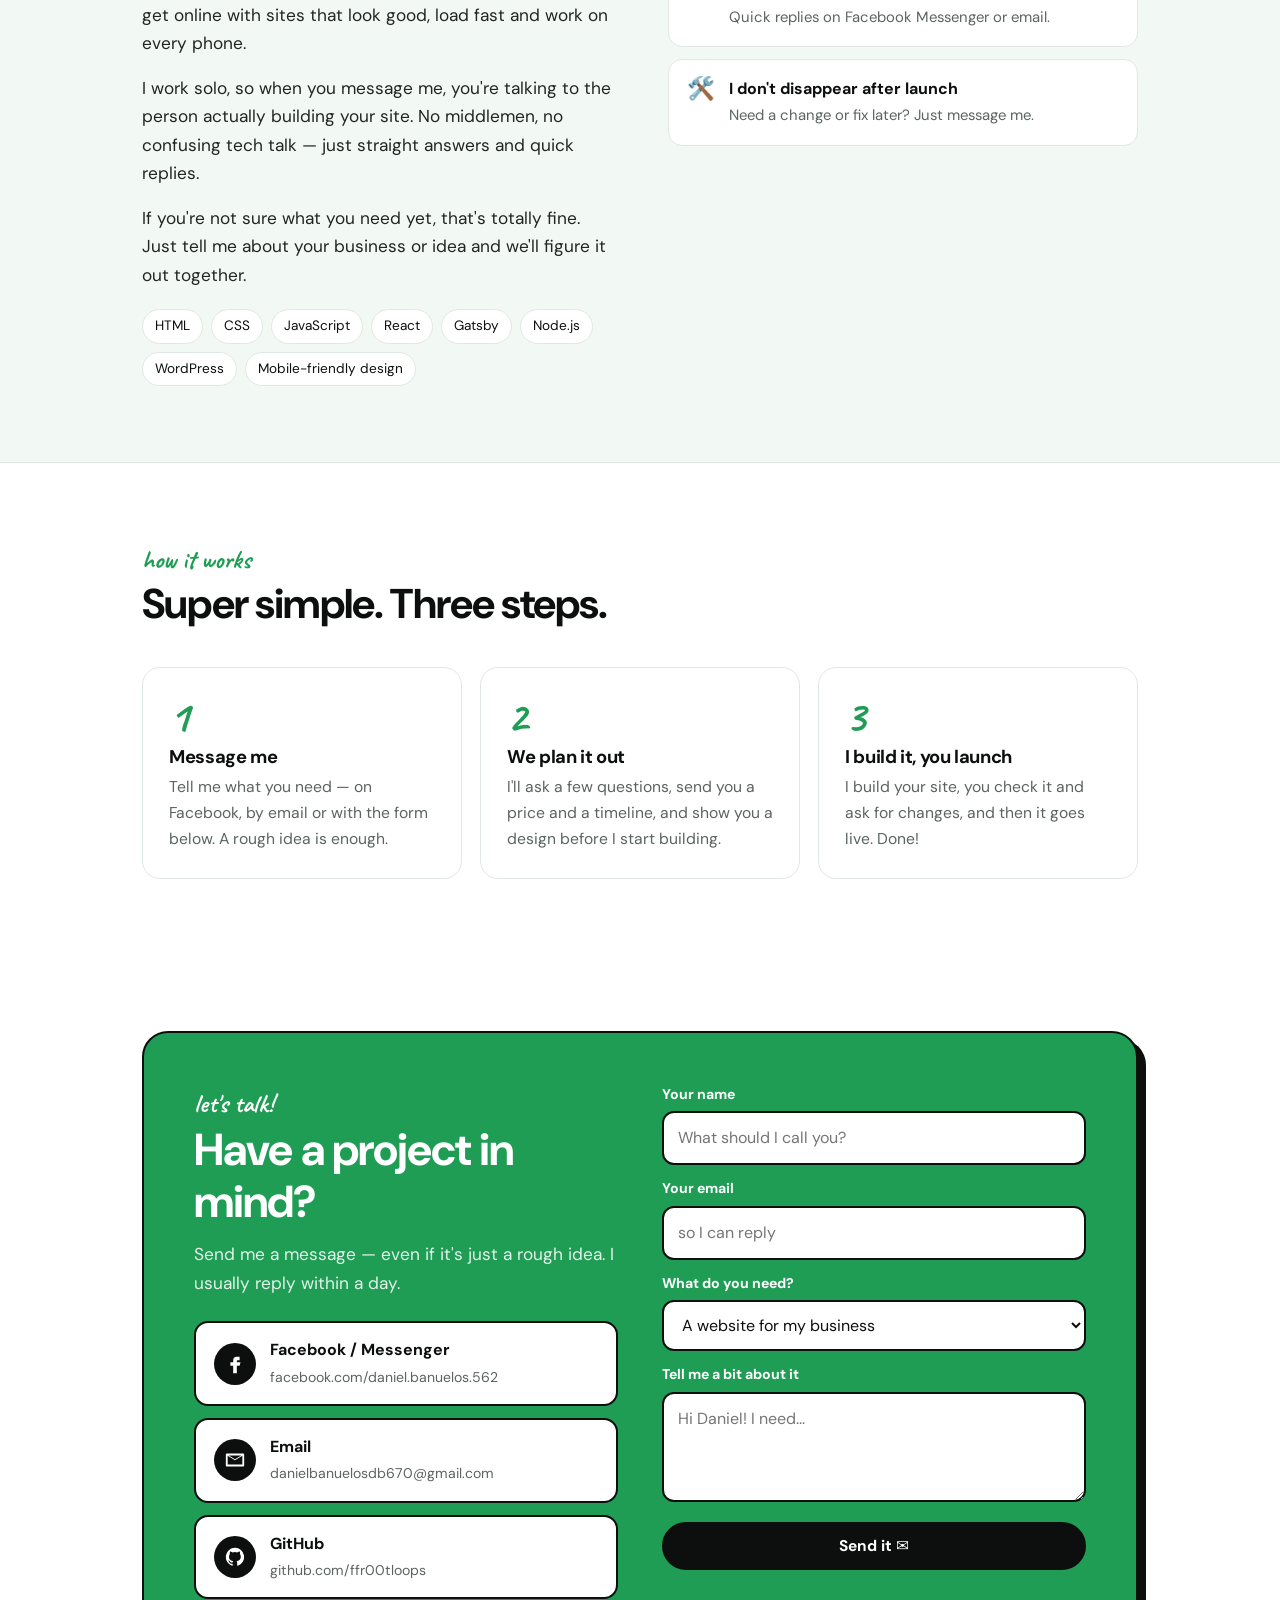
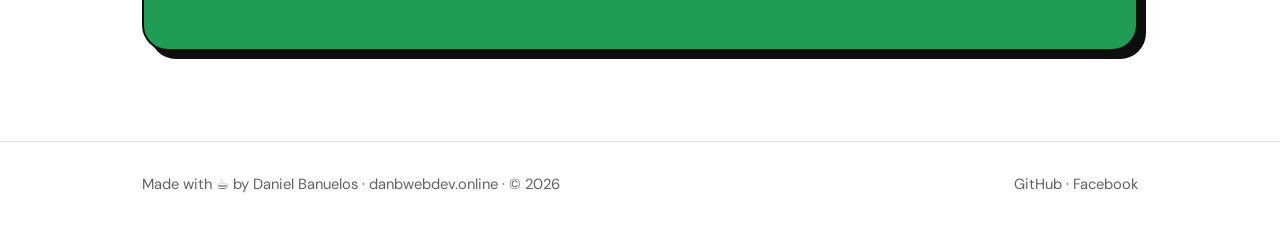
==== commit ff3a9f98: "Replace site with new freelance web developer homepage" ====
--- a/index.html
+++ b/index.html
@@ -1,384 +1,571 @@
 <!DOCTYPE html>
 <html lang="en">
 <head>
-    <meta charset="UTF-8">
-    <meta name="viewport" content="width=device-width, initial-scale=1.0">
-    <title>Daniel Banuelos - Web Developer Portfolio</title>
-    <link rel="stylesheet" href="styles.css">
+<meta charset="UTF-8">
+<meta name="viewport" content="width=device-width, initial-scale=1.0">
+<title>Daniel Banuelos — I build websites | danbwebdev.online</title>
+<meta name="description" content="Hey, I'm Daniel — a freelance web developer. I build websites for small businesses, landing pages, portfolios, and fix bugs on existing sites.">
+<link rel="preconnect" href="https://fonts.googleapis.com">
+<link rel="preconnect" href="https://fonts.gstatic.com" crossorigin>
+<link href="https://fonts.googleapis.com/css2?family=Caveat:wght@500;700&family=DM+Sans:opsz,wght@9..40,400;9..40,500;9..40,700&display=swap" rel="stylesheet">
+<script>
+  (function(){
+    var t=null;
+    try{t=localStorage.getItem('theme')}catch(e){}
+    if(!t){t=window.matchMedia&&matchMedia('(prefers-color-scheme: dark)').matches?'dark':'light'}
+    document.documentElement.setAttribute('data-theme',t);
+  })();
+</script>
+<style>
+  :root{
+    --bg:#ffffff;
+    --card:#ffffff;
+    --soft:#f2f8f4;
+    --ink:#0d0f0e;
+    --muted:#5b645f;
+    --line:#e1e8e3;
+    --edge:#0d0f0e;
+    --shadow:#0d0f0e;
+    --green:#1f9d55;
+    --green-soft:#cdeedb;
+    --on-green:#ffffff;
+    --header:rgba(255,255,255,.88);
+    --radius:18px;
+    --max:1040px;
+  }
+  [data-theme="dark"]{
+    --bg:#0a0c0b;
+    --card:#131715;
+    --soft:#0f1311;
+    --ink:#f1f5f2;
+    --muted:#98a39c;
+    --line:#232a26;
+    --edge:#2e3832;
+    --shadow:#3ddc84;
+    --green:#3ddc84;
+    --green-soft:rgba(61,220,132,.22);
+    --on-green:#04120a;
+    --header:rgba(10,12,11,.85);
+  }
+  body,header,.card,.step,.proj,.about,.way,input,select,textarea{transition:background-color .25s,color .25s,border-color .25s}
+  .theme-toggle{width:40px;height:40px;border-radius:50%;border:2px solid var(--edge);background:var(--card);color:var(--ink);display:grid;place-items:center;cursor:pointer;font-size:1.1rem;padding:0}
+  .theme-toggle:hover{border-color:var(--green)}
+  .theme-toggle .sun{display:none}
+  [data-theme="dark"] .theme-toggle .sun{display:block}
+  [data-theme="dark"] .theme-toggle .moon{display:none}
+  .theme-toggle svg{width:18px;height:18px;fill:none;stroke:currentColor;stroke-width:2;stroke-linecap:round;stroke-linejoin:round}
+  *{box-sizing:border-box;margin:0;padding:0}
+  html{scroll-behavior:smooth}
+  body{font-family:"DM Sans",system-ui,sans-serif;background:var(--bg);color:var(--ink);line-height:1.65;-webkit-font-smoothing:antialiased}
+  a{color:inherit}
+  img{display:block;max-width:100%}
+  .wrap{max-width:var(--max);margin:0 auto;padding:0 22px}
+  .hand{font-family:Caveat,cursive;font-weight:700}
+  h1,h2,h3{line-height:1.15;letter-spacing:-.02em}
+
+  /* nav */
+  header{position:sticky;top:0;z-index:20;background:var(--header);backdrop-filter:blur(10px);border-bottom:1px solid var(--line)}
+  nav{display:flex;justify-content:space-between;align-items:center;height:64px}
+  .brand{font-weight:700;text-decoration:none;display:flex;align-items:center;gap:10px}
+  .brand img{width:34px;height:34px;border-radius:50%;object-fit:cover;object-position:50% 12%;border:2px solid var(--green)}
+  .brand small{color:var(--muted);font-weight:400}
+  .links{display:flex;gap:26px;align-items:center;font-size:.95rem}
+  .links a{text-decoration:none;color:var(--muted)}
+  .links a:hover{color:var(--ink)}
+
+  .btn{display:inline-flex;align-items:center;gap:9px;padding:12px 22px;border-radius:999px;font-weight:700;font-size:.97rem;text-decoration:none;border:2px solid var(--edge);transition:transform .15s, box-shadow .15s;cursor:pointer;font-family:inherit;background:var(--card);color:var(--ink)}
+  .btn:hover{transform:translate(-2px,-2px);box-shadow:4px 4px 0 var(--shadow)}
+  .btn-fb{background:var(--green);border-color:var(--green);color:var(--on-green)}
+  .btn-fb:hover{box-shadow:4px 4px 0 var(--shadow)}
+  .btn svg{width:18px;height:18px;fill:currentColor}
+  .links .btn{padding:8px 16px;font-size:.88rem;color:var(--on-green)}
+
+  /* hero */
+  .hero{padding:72px 0 64px}
+  .hero-grid{display:grid;grid-template-columns:1.2fr .8fr;gap:56px;align-items:center}
+  .hi{font-size:2rem;color:var(--green);margin-bottom:6px}
+  .hero h1{font-size:clamp(2.3rem,5vw,3.6rem);margin-bottom:22px}
+  .hero h1 .mark{background:linear-gradient(transparent 58%,var(--green-soft) 58%);padding:0 4px}
+  .hero p{font-size:1.14rem;color:var(--muted);max-width:520px;margin-bottom:30px}
+  .hero-btns{display:flex;gap:12px;flex-wrap:wrap}
+  .status{display:inline-flex;align-items:center;gap:8px;margin-top:28px;font-size:.92rem;color:var(--muted)}
+  .status i{width:9px;height:9px;border-radius:50%;background:var(--green);box-shadow:0 0 0 4px var(--green-soft)}
+
+  .photo-wrap{position:relative;justify-self:center;width:100%;max-width:340px}
+  .photo{background:var(--card);padding:12px 12px 54px;border-radius:6px;box-shadow:0 18px 40px -16px rgba(0,0,0,.25);transform:rotate(2.5deg)}
+  .photo img{aspect-ratio:1/1.1;object-fit:cover;object-position:50% 20%;width:100%;border-radius:3px}
+  .photo .cap{position:absolute;bottom:12px;left:0;right:0;text-align:center;font-family:Caveat,cursive;font-size:1.6rem;color:var(--ink)}
+  .tape{position:absolute;top:-14px;left:50%;width:110px;height:30px;background:var(--green-soft);opacity:.9;transform:translateX(-50%) rotate(-4deg);z-index:2}
+  .sticker{position:absolute;right:-18px;bottom:60px;background:var(--green);color:var(--on-green);border-radius:50%;width:96px;height:96px;display:grid;place-items:center;text-align:center;font-family:Caveat,cursive;font-size:1.35rem;line-height:1;transform:rotate(-10deg);z-index:3;box-shadow:0 8px 20px -8px rgba(0,0,0,.35)}
+  .sticker b{font-size:2.1rem;display:block}
+
+  section{padding:76px 0}
+  .head{margin-bottom:38px;max-width:620px}
+  .head .hand{font-size:1.6rem;color:var(--green)}
+  .head h2{font-size:clamp(1.9rem,3.6vw,2.6rem);margin-bottom:10px}
+  .head p{color:var(--muted);font-size:1.06rem}
+
+  /* services */
+  .cards{display:grid;grid-template-columns:repeat(2,1fr);gap:18px}
+  .card{background:var(--card);border:2px solid var(--edge);border-radius:var(--radius);padding:28px;transition:transform .15s, box-shadow .15s}
+  .card:hover{transform:translate(-3px,-3px);box-shadow:6px 6px 0 var(--shadow)}
+  .card .emoji{font-size:2rem;margin-bottom:10px}
+  .card h3{font-size:1.3rem;margin-bottom:8px}
+  .card p{color:var(--muted);margin-bottom:16px}
+  .card .price{display:inline-block;font-weight:700;font-size:.9rem;background:var(--bg);border:1px solid var(--line);padding:5px 12px;border-radius:999px}
+  .card:nth-child(1) .emoji{transform:rotate(-6deg);display:inline-block}
+  .note{margin-top:22px;color:var(--muted);font-size:.95rem}
+
+  /* projects */
+  .projects{display:grid;grid-template-columns:repeat(2,1fr);gap:16px}
+  .proj{display:block;text-decoration:none;background:var(--card);border:1px solid var(--line);border-radius:var(--radius);padding:24px;transition:border-color .15s, transform .15s}
+  .proj:hover{border-color:var(--green);transform:translateY(-3px)}
+  .proj-top{display:flex;justify-content:space-between;align-items:center;margin-bottom:12px}
+  .lang{font-size:.82rem;color:var(--muted);display:flex;align-items:center;gap:7px}
+  .lang::before{content:"";width:10px;height:10px;border-radius:50%;background:var(--c)}
+  .arrow{font-size:1.2rem;color:var(--muted)}
+  .proj:hover .arrow{color:var(--green)}
+  .proj h3{font-size:1.15rem;margin-bottom:6px}
+  .proj p{color:var(--muted);font-size:.97rem}
+  @media (max-width:640px){.projects{grid-template-columns:1fr}}
+
+  /* portfolio */
+  .filters{display:flex;gap:8px;flex-wrap:wrap;margin-bottom:24px}
+  .filters button{font:inherit;font-size:.9rem;font-weight:500;padding:8px 16px;border-radius:999px;border:1px solid var(--line);background:var(--card);color:var(--muted);cursor:pointer}
+  .filters button.on{background:var(--ink);color:var(--bg);border-color:var(--ink)}
+  .folio{display:grid;grid-template-columns:repeat(3,1fr);gap:20px}
+  .item{background:var(--card);border:1px solid var(--line);border-radius:var(--radius);overflow:hidden;transition:transform .2s,border-color .2s}
+  .item:hover{transform:translateY(-4px);border-color:var(--green)}
+  .item.hide{display:none}
+  .item-info{padding:16px 18px 18px}
+  .item-info .tag{font-size:.75rem;font-weight:700;text-transform:uppercase;letter-spacing:.06em;color:var(--green)}
+  .item-info h3{font-size:1.08rem;margin:4px 0 4px}
+  .item-info p{font-size:.9rem;color:var(--muted)}
+  .folio-note{margin-top:20px;font-size:.92rem;color:var(--muted)}
+
+  /* mini browser mockups */
+  .mock{background:var(--soft);padding:16px 16px 0;border-bottom:1px solid var(--line)}
+  .frame{border-radius:8px 8px 0 0;overflow:hidden;box-shadow:0 10px 24px -12px rgba(0,0,0,.35);background:var(--m-bg)}
+  .bar{display:flex;gap:4px;align-items:center;padding:6px 8px;background:#e9ece9}
+  .bar i{width:6px;height:6px;border-radius:50%;background:#c3c9c4}
+  .bar span{flex:1;margin-left:6px;height:10px;border-radius:5px;background:#fff;font-size:6.5px;line-height:10px;padding-left:6px;color:#8a918c;font-family:monospace;white-space:nowrap;overflow:hidden}
+  .site{height:190px;overflow:hidden;color:var(--m-ink);font-family:"DM Sans",sans-serif;position:relative}
+  .s-nav{display:flex;justify-content:space-between;align-items:center;padding:8px 12px;font-size:8px;font-weight:700}
+  .s-nav .lk{display:flex;gap:8px;font-weight:500;opacity:.75}
+  .s-nav .cta{background:var(--m-acc);color:var(--m-on);padding:3px 7px;border-radius:4px;opacity:1}
+  .s-hero{padding:10px 12px}
+  .s-hero .k{font-size:6.5px;letter-spacing:.12em;text-transform:uppercase;color:var(--m-acc);font-weight:700}
+  .s-hero h4{font-size:15px;line-height:1.1;margin:4px 0 5px;letter-spacing:-.02em;max-width:62%}
+  .s-hero p{font-size:7px;opacity:.7;max-width:62%;line-height:1.4}
+  .s-btns{display:flex;gap:5px;margin-top:7px}
+  .s-btns b{font-size:6.5px;padding:4px 8px;border-radius:4px;background:var(--m-acc);color:var(--m-on)}
+  .s-btns b+b{background:transparent;color:var(--m-ink);border:1px solid currentColor;opacity:.6}
+  .s-row{display:grid;grid-template-columns:repeat(3,1fr);gap:6px;padding:4px 12px}
+  .s-row div{height:34px;border-radius:5px;background:var(--m-card)}
+  .s-art{position:absolute;right:12px;top:34px;width:30%;height:92px;border-radius:8px;background:var(--m-art)}
+  .s-art.circle{border-radius:50%;width:84px;height:84px}
+
+  /* testimonials (fill with real reviews, then remove the hidden attribute) */
+  .reviews{display:grid;grid-template-columns:repeat(3,1fr);gap:18px}
+  .review{background:var(--card);border:1px solid var(--line);border-radius:var(--radius);padding:24px;display:flex;flex-direction:column;gap:14px}
+  .review .stars{color:var(--green);letter-spacing:2px}
+  .review blockquote{font-size:1rem;line-height:1.6}
+  .review .who{display:flex;align-items:center;gap:12px;margin-top:auto}
+  .review .av{width:40px;height:40px;border-radius:50%;background:var(--green);color:var(--on-green);display:grid;place-items:center;font-weight:700;font-size:.9rem}
+  .review .who b{display:block;font-size:.95rem}
+  .review .who small{color:var(--muted);font-size:.85rem}
+
+  @media (max-width:900px){.folio,.reviews{grid-template-columns:1fr 1fr}}
+  @media (max-width:600px){.folio,.reviews{grid-template-columns:1fr}}
+
+  /* about */
+  .about{background:var(--soft);border-top:1px solid var(--line);border-bottom:1px solid var(--line)}
+  .about-grid{display:grid;grid-template-columns:1fr 1fr;gap:56px;align-items:start}
+  .about p{font-size:1.08rem;color:var(--ink);opacity:.9;margin-bottom:16px}
+  .facts{list-style:none;display:grid;gap:12px}
+  .facts li{display:flex;gap:14px;align-items:flex-start;background:var(--card);border:1px solid var(--line);border-radius:14px;padding:16px 18px}
+  .facts li span{font-size:1.4rem;line-height:1.2}
+  .facts b{display:block}
+  .facts small{color:var(--muted);font-size:.93rem}
+  .tools{display:flex;flex-wrap:wrap;gap:8px;margin-top:20px}
+  .tools span{font-size:.85rem;padding:5px 12px;border-radius:999px;border:1px solid var(--line);background:var(--bg)}
+
+  /* steps */
+  .steps{display:grid;grid-template-columns:repeat(3,1fr);gap:18px;counter-reset:s}
+  .step{position:relative;padding:26px;border-radius:var(--radius);background:var(--card);border:1px solid var(--line)}
+  .step::before{counter-increment:s;content:counter(s);font-family:Caveat,cursive;font-weight:700;font-size:2.8rem;color:var(--green);line-height:1;display:block;margin-bottom:8px}
+  .step h3{font-size:1.15rem;margin-bottom:6px}
+  .step p{color:var(--muted);font-size:.98rem}
+
+  /* contact */
+  .contact{padding-bottom:90px}
+  .contact-box{background:var(--green);color:var(--on-green);border:2px solid var(--edge);border-radius:26px;padding:50px;display:grid;grid-template-columns:1fr 1fr;gap:44px;box-shadow:8px 8px 0 var(--edge)}
+  .contact-box h2{font-size:clamp(2rem,4vw,2.8rem);margin-bottom:12px}
+  .contact-box p{font-size:1.08rem;margin-bottom:24px;opacity:.88}
+  .ways{display:grid;gap:12px}
+  .way{display:flex;align-items:center;gap:14px;background:var(--card);color:var(--ink);border:2px solid var(--edge);border-radius:14px;padding:14px 18px;text-decoration:none;transition:transform .15s}
+  .way:hover{transform:translateX(4px)}
+  .way .ic{background:var(--ink);width:42px;height:42px;border-radius:50%;display:grid;place-items:center;flex-shrink:0}
+  .way .ic svg{width:22px;height:22px;fill:var(--bg)}
+  .way b{display:block;font-size:1rem}
+  .way small{color:var(--muted);font-size:.88rem;word-break:break-all}
+  form{display:grid;gap:12px;align-content:start}
+  label{font-size:.88rem;font-weight:700;display:block;margin-bottom:5px}
+  input,select,textarea{width:100%;padding:12px 14px;border-radius:12px;border:2px solid var(--edge);background:var(--card);font:inherit;color:var(--ink)}
+  input:focus,select:focus,textarea:focus{outline:3px solid var(--ink);outline-offset:1px}
+  textarea{min-height:110px;resize:vertical}
+  form .btn{justify-content:center;background:var(--ink);color:var(--bg);border-color:var(--ink)}
+  .msg{display:none;background:var(--card);color:var(--ink);border-radius:12px;padding:12px 14px;font-size:.95rem;border:2px dashed var(--edge)}
+  .msg.show{display:block}
+
+  footer{border-top:1px solid var(--line);padding:30px 0;color:var(--muted);font-size:.92rem}
+  .foot{display:flex;justify-content:space-between;gap:16px;flex-wrap:wrap;align-items:center}
+  .foot a{text-decoration:none}
+
+  @media (max-width:860px){
+    .hero-grid,.about-grid,.contact-box{grid-template-columns:1fr}
+    .photo-wrap{order:-1;max-width:280px}
+    .steps{grid-template-columns:1fr}
+    .contact-box{padding:32px 24px}
+    .links a:not(.btn){display:none}
+  }
+  @media (max-width:640px){
+    .cards{grid-template-columns:1fr}
+    .hero{padding:44px 0 40px}
+    section{padding:56px 0}
+    .sticker{right:-6px;width:84px;height:84px;font-size:1.15rem}
+    .sticker b{font-size:1.8rem}
+  }
+</style>
 </head>
 <body>
-    <!-- Navigation -->
-    <nav class="navbar">
-        <div class="nav-container">
-            <div class="logo">DB</div>
-            <ul class="nav-menu">
-                <li><a href="#home" class="nav-link">Home</a></li>
-                <li><a href="#about" class="nav-link">About</a></li>
-                <li><a href="#projects" class="nav-link">Projects</a></li>
-                <li><a href="#skills" class="nav-link">Skills</a></li>
-                <li><a href="#contact" class="nav-link">Contact</a></li>
-            </ul>
-            <div class="hamburger">
-                <span></span>
-                <span></span>
-                <span></span>
-            </div>
-        </div>
-    </nav>
-
-    <!-- Hero Section -->
-    <section id="home" class="hero">
-        <div class="hero-content">
-            <div class="hero-text">
-                <h1 class="hero-title">
-                    <span class="line">Hi, I'm</span>
-                    <span class="line highlight">Daniel Banuelos</span>
-                    <span class="line">Web Developer</span>
-                </h1>
-                <p class="hero-subtitle">Crafting digital experiences with code and creativity</p>
-                <div class="hero-buttons">
-                    <a href="#projects" class="btn btn-primary">View My Work</a>
-                    <a href="#contact" class="btn btn-secondary">Get In Touch</a>
-                </div>
-            </div>
-            <div class="hero-visual">
-                <div class="floating-shapes">
-                    <div class="shape shape-1"></div>
-                    <div class="shape shape-2"></div>
-                    <div class="shape shape-3"></div>
-                </div>
-            </div>
-        </div>
-        <div class="scroll-indicator">
-            <div class="mouse"></div>
-        </div>
-    </section>
-
-    <!-- About Section -->
-    <section id="about" class="about">
-        <div class="container">
-            <h2 class="section-title">About Me</h2>
-            <div class="about-content">
-                <div class="about-text">
-                    <p class="about-intro">Passionate web developer with a love for creating beautiful, functional, and user-friendly websites.</p>
-                    <p>I specialize in building responsive web applications that not only look great but also provide exceptional user experiences. With a keen eye for design and a strong foundation in modern web technologies, I bring ideas to life through clean, efficient code.</p>
-                    <p>When I'm not coding, you can find me exploring new technologies, contributing to open-source projects, or working on personal side projects that challenge my skills.</p>
-                </div>
-                <div class="about-image">
-                    <img src="images/personalpicture.png" alt="Daniel Banuelos" class="profile-image">
-                </div>
-            </div>
-        </div>
-    </section>
-
-    <!-- Projects Section -->
-    <section id="projects" class="projects">
-        <div class="container">
-            <h2 class="section-title">Featured Projects</h2>
-            <div class="projects-grid">
-                <div class="project-card" data-project="1">
-                    <div class="project-image">
-                        <div class="project-overlay">
-                            <div class="project-links">
-                                <a href="#" class="project-link">Live Demo</a>
-                                <a href="#" class="project-link">GitHub</a>
-                            </div>
-                        </div>
-                        <img src="images/2dgame.png" alt="2D Platforming Game" class="project-img">
-                    </div>
-                    <div class="project-info">
-                        <h3 class="project-title">2D Platforming Game</h3>
-                        <p class="project-description">A Simple Platforming Hack and Slash Game made using Godot Engine</p>
-                        <div class="project-tags">
-                            <span class="tag">Godot</span>
-                        </div>
-                    </div>
-                </div>
-
-                <div class="project-card" data-project="2">
-                    <div class="project-image">
-                        <div class="project-overlay">
-                            <div class="project-links">
-                                <a href="#" class="project-link">Live Demo</a>
-                                <a href="#" class="project-link">GitHub</a>
-                            </div>
-                        </div>
-                        <img src="images/triapora.png" alt="Triapora Security Agency Business Page" class="project-img">
-                    </div>
-                    <div class="project-info">
-                        <h3 class="project-title">Triapora Security Agency Business Page</h3>
-                        <p class="project-description">Full Fleged Website Made using Oak Harbor Designs Web Design Theme Clean and Performant</p>
-                        <div class="project-tags">
-                            <span class="tag">HTML</span>
-                            <span class="tag">Javascript</span>
-                            <span class="tag">CSS3/SCSS</span>
-                            <span class="tag">Formspree</span>
-                        </div>
-                    </div>
-                </div>
-
-                <div class="project-card" data-project="3">
-                    <div class="project-image">
-                        <div class="project-overlay">
-                            <div class="project-links">
-                                <a href="#" class="project-link">Live Demo</a>
-                                <a href="#" class="project-link">GitHub</a>
-                            </div>
-                        </div>
-                        <img src="images/chessboard.gif" alt="Chessboard" class="project-img">
-                    </div>
-                    <div class="project-info">
-                        <h3 class="project-title">Chessboard</h3>
-                        <p class="project-description">Chessboard made using Vanilla HTML, CSS, and JavaScript</p>
-                        <div class="project-tags">
-                            <span class="tag">HTML,CSS and Javascript</span>
-                        </div>
-                    </div>
-                </div>
-
-                <div class="project-card" data-project="4">
-                    <div class="project-image">
-                        <div class="project-overlay">
-                            <div class="project-links">
-                                <a href="#" class="project-link">Live Demo</a>
-                                <a href="#" class="project-link">GitHub</a>
-                            </div>
-                        </div>
-                        <img src="images/redditapi.png" alt="Reddit API integration" class="project-img">
-                    </div>
-                    <div class="project-info">
-                        <h3 class="project-title">Reddit API integration</h3>
-                        <p class="project-description">Simple Reddit API integration made using React.JS</p>
-                        <div class="project-tags">
-                            <span class="tag">React.js</span>
-                            <span class="tag">Reddit API</span>
-                        </div>
-                    </div>
-                </div>
-
-                <div class="project-card" data-project="5">
-                    <div class="project-image">
-                        <div class="project-overlay">
-                            <div class="project-links">
-                                <a href="#" class="project-link">Live Demo</a>
-                                <a href="#" class="project-link">GitHub</a>
-                            </div>
-                        </div>
-                        <img src="images/atrui.png" alt="Atrui" class="project-img">
-                    </div>
-                    <div class="project-info">
-                        <h3 class="project-title">Atrui</h3>
-                        <p class="project-description">Gamified Full Stack Charity Fundraising Platform Made using Gatsby.js and TailwindCSS (Capstone Project)</p>
-                        <div class="project-tags">
-                            <span class="tag">Gatsby.js</span>
-                            <span class="tag">Node.js</span>
-                            <span class="tag">DigitalOcean</span>
-                            <span class="tag">TailwindCSS</span>
-                            <span class="tag">Stripe</span>
-                            <span class="tag">PostgreSQL</span>
-                        </div>
-                    </div>
-                </div>
-
-                <div class="project-card" data-project="6">
-                    <div class="project-image">
-                        <div class="project-overlay">
-                            <div class="project-links">
-                                <a href="#" class="project-link">Live Demo</a>
-                                <a href="#" class="project-link">GitHub</a>
-                            </div>
-                        </div>
-                        <img src="images/qrgenerator.png" alt="QR Code Generator" class="project-img">
-                    </div>
-                    <div class="project-info">
-                        <h3 class="project-title">QR Code Generator</h3>
-                        <p class="project-description">Simple QR Code Generator made using HTML, CSS, and JavaScript</p>
-                        <div class="project-tags">
-                            <span class="tag">HTML,CSS and Javascript</span>
-                        </div>
-                    </div>
-                </div>
-            </div>
-        </div>
-    </section>
-
-    <!-- Skills Section -->
-    <section id="skills" class="skills">
-        <div class="container">
-            <h2 class="section-title">Skills & Technologies</h2>
-            <div class="skills-container">
-                <div class="skill-category">
-                    <h3 class="category-title">Frontend</h3>
-                    <div class="skill-items">
-                        <div class="skill-icon-item">
-                            <div class="skill-icon-wrapper">
-                                <span class="skill-icon-emoji">🌐</span>
-                                <span class="skill-icon-text">HTML</span>
-                            </div>
-                        </div>
-                        <div class="skill-icon-item">
-                            <div class="skill-icon-wrapper">
-                                <span class="skill-icon-emoji">🎨</span>
-                                <span class="skill-icon-text">CSS</span>
-                            </div>
-                        </div>
-                        <div class="skill-icon-item">
-                            <div class="skill-icon-wrapper">
-                                <span class="skill-icon-emoji">⚡</span>
-                                <span class="skill-icon-text">JavaScript</span>
-                            </div>
-                        </div>
-                        <div class="skill-icon-item">
-                            <div class="skill-icon-wrapper">
-                                <span class="skill-icon-emoji">⚛️</span>
-                                <span class="skill-icon-text">React.js</span>
-                            </div>
-                        </div>
-                        <div class="skill-icon-item">
-                            <div class="skill-icon-wrapper">
-                                <span class="skill-icon-emoji">💨</span>
-                                <span class="skill-icon-text">TailwindCSS</span>
-                            </div>
-                        </div>
-                    </div>
-                </div>
-                <div class="skill-category">
-                    <h3 class="category-title">Backend</h3>
-                    <div class="skill-items">
-                        <div class="skill-icon-item">
-                            <div class="skill-icon-wrapper">
-                                <span class="skill-icon-emoji">🟢</span>
-                                <span class="skill-icon-text">Node.js</span>
-                            </div>
-                        </div>
-                        <div class="skill-icon-item">
-                            <div class="skill-icon-wrapper">
-                                <span class="skill-icon-emoji">🔷</span>
-                                <span class="skill-icon-text">C#</span>
-                            </div>
-                        </div>
-                        <div class="skill-icon-item">
-                            <div class="skill-icon-wrapper">
-                                <span class="skill-icon-emoji">🔵</span>
-                                <span class="skill-icon-text">.NET</span>
-                            </div>
-                        </div>
-                    </div>
-                </div>
-                <div class="skill-category">
-                    <h3 class="category-title">Tools & Platforms</h3>
-                    <div class="skill-items">
-                        <div class="skill-icon-item">
-                            <div class="skill-icon-wrapper">
-                                <span class="skill-icon-emoji">🔀</span>
-                                <span class="skill-icon-text">Git</span>
-                            </div>
-                        </div>
-                        <div class="skill-icon-item">
-                            <div class="skill-icon-wrapper">
-                                <span class="skill-icon-emoji">💻</span>
-                                <span class="skill-icon-text">VS Code</span>
-                            </div>
-                        </div>
-                        <div class="skill-icon-item">
-                            <div class="skill-icon-wrapper">
-                                <span class="skill-icon-emoji">🎭</span>
-                                <span class="skill-icon-text">Figma</span>
-                            </div>
-                        </div>
-                        <div class="skill-icon-item">
-                            <div class="skill-icon-wrapper">
-                                <span class="skill-icon-emoji">📝</span>
-                                <span class="skill-icon-text">WordPress</span>
-                            </div>
-                        </div>
-                        <div class="skill-icon-item">
-                            <div class="skill-icon-wrapper">
-                                <span class="skill-icon-emoji">🎯</span>
-                                <span class="skill-icon-text">Divi</span>
-                            </div>
-                        </div>
-                        <div class="skill-icon-item">
-                            <div class="skill-icon-wrapper">
-                                <span class="skill-icon-emoji">🧩</span>
-                                <span class="skill-icon-text">Elementor</span>
-                            </div>
-                        </div>
-                        <div class="skill-icon-item">
-                            <div class="skill-icon-wrapper">
-                                <span class="skill-icon-emoji">🔍</span>
-                                <span class="skill-icon-text">SEO</span>
-                            </div>
-                        </div>
-                    </div>
-                </div>
-            </div>
-        </div>
-    </section>
-
-    <!-- Contact Section -->
-    <section id="contact" class="contact">
-        <div class="container">
-            <h2 class="section-title">Get In Touch</h2>
-            <div class="contact-content">
-                <div class="contact-info">
-                    <p class="contact-intro">I'm always open to discussing new projects, creative ideas, or opportunities to be part of your visions.</p>
-                    <div class="contact-details">
-                        <div class="contact-item">
-                            <div class="contact-icon">📧</div>
-                            <div>
-                                <h4>Email</h4>
-                                <p><a href="mailto:danielbanuelosdb670@gmail.com" class="contact-link">danielbanuelosdb670@gmail.com</a></p>
-                            </div>
-                        </div>
-                        <div class="contact-item">
-                            <div class="contact-icon">💼</div>
-                            <div>
-                                <h4>LinkedIn</h4>
-                                <p><a href="https://www.linkedin.com/in/daniel-banuelos-857194222/" target="_blank" class="contact-link">linkedin.com/in/daniel-banuelos-857194222</a></p>
-                            </div>
-                        </div>
-                        <div class="contact-item">
-                            <div class="contact-icon">🐙</div>
-                            <div>
-                                <h4>GitHub</h4>
-                                <p><a href="https://github.com/ffr00tloops" target="_blank" class="contact-link">github.com/ffr00tloops</a></p>
-                            </div>
-                        </div>
-                    </div>
-                </div>
-                <form action="https://formspree.io/f/mvgjjyzg" method="POST" class="contact-form" id="contactForm">
-                    <div class="form-group">
-                        <input type="text" id="name" name="name" placeholder="Your Name" required>
-                    </div>
-                    <div class="form-group">
-                        <input type="email" id="email" name="_replyto" placeholder="Your Email" required>
-                    </div>
-                    <div class="form-group">
-                        <input type="text" id="subject" name="subject" placeholder="Subject" required>
-                    </div>
-                    <div class="form-group">
-                        <textarea id="message" name="message" rows="5" placeholder="Your Message" required></textarea>
-                    </div>
-                    <div id="form-status" class="form-status"></div>
-                    <button type="submit" class="btn btn-primary" id="submit-btn">Send Message</button>
-                </form>
-            </div>
-        </div>
-    </section>
-
-    <!-- Footer -->
-    <footer class="footer">
-        <div class="container">
-            <p>&copy; 2025 Daniel Banuelos. All rights reserved.</p>
-            <div class="social-links">
-                <a href="https://github.com/ffr00tloops" target="_blank" class="social-link">GitHub</a>
-                <a href="https://www.linkedin.com/in/daniel-banuelos-857194222/" target="_blank" class="social-link">LinkedIn</a>
-            </div>
-        </div>
-    </footer>
-
-    <script src="script.js"></script>
+
+<header>
+  <nav class="wrap">
+    <a href="#top" class="brand"><img src="daniel.jpg" alt="">Daniel Banuelos</a>
+    <div class="links">
+      <a href="#services">What I do</a>
+      <a href="#portfolio">Portfolio</a>
+      <a href="#about">About me</a>
+      <a href="#how">How it works</a>
+      <button class="theme-toggle" id="themeToggle" aria-label="Switch between light and dark mode" title="Light / dark mode">
+        <svg class="moon" viewBox="0 0 24 24"><path d="M21 12.8A9 9 0 1111.2 3a7 7 0 009.8 9.8z"/></svg>
+        <svg class="sun" viewBox="0 0 24 24"><circle cx="12" cy="12" r="4.5"/><path d="M12 2v2M12 20v2M4.9 4.9l1.4 1.4M17.7 17.7l1.4 1.4M2 12h2M20 12h2M4.9 19.1l1.4-1.4M17.7 6.3l1.4-1.4"/></svg>
+      </button>
+      <a class="btn btn-fb" href="https://www.facebook.com/daniel.banuelos.562/" target="_blank" rel="noopener">Message me</a>
+    </div>
+  </nav>
+</header>
+
+<main id="top">
+
+  <!-- HERO -->
+  <section class="hero">
+    <div class="wrap hero-grid">
+      <div>
+        <div class="hand hi">Hey there! 👋</div>
+        <h1>I'm Daniel, and I make <span class="mark">websites</span> for people who need one.</h1>
+        <p>Got a business that needs to be online? Want a portfolio to show off your work? Or maybe your current site is broken and driving you crazy? I can help with all of that — I've been building websites for 5 years now.</p>
+        <div class="hero-btns">
+          <a class="btn btn-fb" href="https://www.facebook.com/daniel.banuelos.562/" target="_blank" rel="noopener">
+            <svg viewBox="0 0 24 24"><path d="M12 2C6.5 2 2 6.1 2 11.2c0 2.9 1.4 5.5 3.7 7.2V22l3.4-1.9c.9.3 1.9.4 2.9.4 5.5 0 10-4.1 10-9.2S17.5 2 12 2zm1 12.4-2.5-2.7-5 2.7 5.5-5.8 2.6 2.7 4.9-2.7-5.5 5.8z"/></svg>
+            Message me on Facebook
+          </a>
+          <a class="btn" href="#services">See what I do ↓</a>
+        </div>
+        <div class="status"><i></i>Taking on new projects right now</div>
+      </div>
+
+      <div class="photo-wrap">
+        <div class="tape"></div>
+        <div class="photo">
+          <img src="daniel.jpg" alt="Daniel Banuelos">
+          <div class="cap">that's me :)</div>
+        </div>
+        <div class="sticker"><div><b>5</b>years<br>coding</div></div>
+      </div>
+    </div>
+  </section>
+
+  <!-- SERVICES -->
+  <section id="services">
+    <div class="wrap">
+      <div class="head">
+        <div class="hand">what I can do for you</div>
+        <h2>Pick what you need — or just tell me and I'll figure it out.</h2>
+      </div>
+
+      <div class="cards">
+        <div class="card">
+          <div class="emoji">🏪</div>
+          <h3>Websites for businesses</h3>
+          <p>A proper website for your shop, restaurant, service or small company — so customers can find you, see what you offer and get in touch.</p>
+        </div>
+        <div class="card">
+          <div class="emoji">🚀</div>
+          <h3>Landing pages</h3>
+          <p>One clean page for a product, promo, event or ad. Simple, fast, and made so people actually click the button.</p>
+        </div>
+        <div class="card">
+          <div class="emoji">🎨</div>
+          <h3>Personal portfolios</h3>
+          <p>Your own corner of the internet to show your work, your resume or your story. Great for freelancers, creatives and job hunters.</p>
+        </div>
+        <div class="card">
+          <div class="emoji">🔧</div>
+          <h3>Bug fixes &amp; small changes</h3>
+          <p>Something broken? Layout messed up on phones? Form not working? Send it to me and I'll fix it. Also happy to do small updates and edits.</p>
+        </div>
+      </div>
+      <p class="note">💬 Every project is different — message me and I'll give you an honest quote, no pressure.</p>
+    </div>
+  </section>
+
+  <!-- PORTFOLIO -->
+  <section id="portfolio" style="padding-top:20px">
+    <div class="wrap">
+      <div class="head">
+        <div class="hand">sample work</div>
+        <h2>The kind of sites I can build for you.</h2>
+        <p>These are sample designs to show different styles: landing pages, company websites and portfolios. Yours will be made around your own business and brand.</p>
+      </div>
+      <div class="filters" role="group" aria-label="Filter samples">
+        <button class="on" data-f="all">All</button>
+        <button data-f="landing">Landing pages</button>
+        <button data-f="company">Company websites</button>
+        <button data-f="portfolio">Portfolios</button>
+      </div>
+      <div class="folio">
+      <article class="item" data-cat="landing">
+        <div class="mock"><div class="frame" style="--m-bg:#f6efe6;--m-ink:#3b2a1e;--m-acc:#b5642c;--m-on:#fff;--m-card:#eadccb;--m-art:linear-gradient(135deg,#d9a46c,#7a4a26)">
+          <div class="bar"><i></i><i></i><i></i><span>kapehansakanto.com</span></div>
+          <div class="site">
+            <div class="s-nav"><span>☕ Kapehan</span><span class="lk"><span>Home</span><span>About</span><span>Services</span><span class="cta">Order</span></span></div>
+            <div class="s-art"></div>
+            <div class="s-hero"><div class="k">Since 2019 · Quezon City</div><h4>Good coffee, slow mornings.</h4><p>Locally roasted beans and pandesal baked fresh every day.</p><div class="s-btns"><b>See menu</b><b>Visit us</b></div></div>
+            <div class="s-row"><div></div><div></div><div></div></div>
+          </div>
+        </div></div>
+        <div class="item-info"><span class="tag">Landing page</span><h3>Kapehan sa Kanto</h3><p>A cozy neighborhood café page with the menu, opening hours and a "find us" map.</p></div>
+      </article>
+      <article class="item" data-cat="company">
+        <div class="mock"><div class="frame" style="--m-bg:#11161d;--m-ink:#f2f4f7;--m-acc:#f5a524;--m-on:#11161d;--m-card:#1c242f;--m-art:linear-gradient(160deg,#2b3644,#f5a524)">
+          <div class="bar"><i></i><i></i><i></i><span>bayanihanbuilders.ph</span></div>
+          <div class="site">
+            <div class="s-nav"><span>▲ BAYANIHAN</span><span class="lk"><span>Home</span><span>About</span><span>Services</span><span class="cta">Get quote</span></span></div>
+            <div class="s-art"></div>
+            <div class="s-hero"><div class="k">Construction & renovation</div><h4>We build homes that last generations.</h4><p>Residential and commercial projects across Luzon.</p><div class="s-btns"><b>Free estimate</b><b>Our work</b></div></div>
+            <div class="s-row"><div></div><div></div><div></div></div>
+          </div>
+        </div></div>
+        <div class="item-info"><span class="tag">Company website</span><h3>Bayanihan Builders</h3><p>A multi-page site for a construction firm: services, past projects and a quote request form.</p></div>
+      </article>
+      <article class="item" data-cat="landing">
+        <div class="mock"><div class="frame" style="--m-bg:#e9f7f8;--m-ink:#0b3a44;--m-acc:#0f9fae;--m-on:#fff;--m-card:#cdebed;--m-art:linear-gradient(180deg,#7fd6de,#0f9fae)">
+          <div class="bar"><i></i><i></i><i></i><span>islandhoptours.com</span></div>
+          <div class="site">
+            <div class="s-nav"><span>🏝 IslandHop</span><span class="lk"><span>Home</span><span>About</span><span>Services</span><span class="cta">Book now</span></span></div>
+            <div class="s-art circle"></div>
+            <div class="s-hero"><div class="k">El Nido · Coron · Siargao</div><h4>Your island adventure starts here.</h4><p>Small-group tours with local guides and hidden beaches.</p><div class="s-btns"><b>Book a tour</b><b>Packages</b></div></div>
+            <div class="s-row"><div></div><div></div><div></div></div>
+          </div>
+        </div></div>
+        <div class="item-info"><span class="tag">Landing page</span><h3>Island Hop Tours</h3><p>A booking-focused page for a tour operator with packages and a "book now" button.</p></div>
+      </article>
+      <article class="item" data-cat="company">
+        <div class="mock"><div class="frame" style="--m-bg:#ffffff;--m-ink:#14324a;--m-acc:#2f80ed;--m-on:#fff;--m-card:#eef4fb;--m-art:linear-gradient(135deg,#cfe2fb,#2f80ed)">
+          <div class="bar"><i></i><i></i><i></i><span>smiledentalclinic.ph</span></div>
+          <div class="site">
+            <div class="s-nav"><span>✚ Smile Dental</span><span class="lk"><span>Home</span><span>About</span><span>Services</span><span class="cta">Book visit</span></span></div>
+            <div class="s-art"></div>
+            <div class="s-hero"><div class="k">Family dentistry</div><h4>Healthy smiles for the whole family.</h4><p>Gentle care, modern equipment, weekend appointments.</p><div class="s-btns"><b>Book appointment</b><b>Services</b></div></div>
+            <div class="s-row"><div></div><div></div><div></div></div>
+          </div>
+        </div></div>
+        <div class="item-info"><span class="tag">Company website</span><h3>Smile Dental Clinic</h3><p>A clean, trustworthy clinic site with services, the dentists and online appointment booking.</p></div>
+      </article>
+      <article class="item" data-cat="portfolio">
+        <div class="mock"><div class="frame" style="--m-bg:#fafafa;--m-ink:#111;--m-acc:#111;--m-on:#fff;--m-card:#e6e6e6;--m-art:linear-gradient(135deg,#bbb,#444)">
+          <div class="bar"><i></i><i></i><i></i><span>andreacruz.photo</span></div>
+          <div class="site">
+            <div class="s-nav"><span>Andrea Cruz</span><span class="lk"><span>Home</span><span>About</span><span>Services</span><span class="cta">Contact</span></span></div>
+            <div class="s-art"></div>
+            <div class="s-hero"><div class="k">Wedding & portrait photography</div><h4>Moments, kept honestly.</h4><p>Based in Cebu, available for travel.</p><div class="s-btns"><b>View gallery</b><b>Inquire</b></div></div>
+            <div class="s-row"><div></div><div></div><div></div></div>
+          </div>
+        </div></div>
+        <div class="item-info"><span class="tag">Portfolio</span><h3>Andrea Cruz — Photographer</h3><p>A minimal portfolio with a photo grid, about section and booking inquiries.</p></div>
+      </article>
+      <article class="item" data-cat="landing">
+        <div class="mock"><div class="frame" style="--m-bg:#0c0c0c;--m-ink:#fff;--m-acc:#d4ff3a;--m-on:#0c0c0c;--m-card:#1b1b1b;--m-art:linear-gradient(135deg,#d4ff3a,#3a4a00)">
+          <div class="bar"><i></i><i></i><i></i><span>fitlabgym.com</span></div>
+          <div class="site">
+            <div class="s-nav"><span>FITLAB</span><span class="lk"><span>Home</span><span>About</span><span>Services</span><span class="cta">Join</span></span></div>
+            <div class="s-art"></div>
+            <div class="s-hero"><div class="k">First month 50% off</div><h4>Stronger starts today.</h4><p>24/7 access, classes and personal coaches.</p><div class="s-btns"><b>Claim offer</b><b>Tour the gym</b></div></div>
+            <div class="s-row"><div></div><div></div><div></div></div>
+          </div>
+        </div></div>
+        <div class="item-info"><span class="tag">Landing page</span><h3>FitLab Gym</h3><p>A bold promo page for a gym's membership offer with pricing and a sign-up form.</p></div>
+      </article>
+      </div>
+      <p class="folio-note">💡 Like one of these styles? Mention it when you message me and I'll use it as a starting point.</p>
+    </div>
+  </section>
+
+  <!-- TESTIMONIALS
+       Hidden until you have real reviews from real clients.
+       To show it: replace the example card text below with a real review
+       (ask the client's permission to use their name), copy the card for each
+       review, then delete the word "hidden" from the <section> tag and add
+       <a href="#reviews">Reviews</a> to the menu. -->
+  <section id="reviews" hidden>
+    <div class="wrap">
+      <div class="head">
+        <div class="hand">kind words</div>
+        <h2>What clients say.</h2>
+      </div>
+      <div class="reviews">
+        <figure class="review">
+          <div class="stars">★★★★★</div>
+          <blockquote>PASTE THE CLIENT'S REAL REVIEW HERE.</blockquote>
+          <figcaption class="who"><span class="av">AB</span><div><b>Client Name</b><small>Business name · what you built</small></div></figcaption>
+        </figure>
+      </div>
+    </div>
+  </section>
+
+  <!-- ABOUT -->
+  <section id="about" class="about">
+    <div class="wrap about-grid">
+      <div>
+        <div class="head" style="margin-bottom:22px">
+          <div class="hand">a little about me</div>
+          <h2>Just one guy who really likes building stuff for the web.</h2>
+        </div>
+        <p>I started making websites about 5 years ago and never stopped. These days I help businesses and individuals get online with sites that look good, load fast and work on every phone.</p>
+        <p>I work solo, so when you message me, you're talking to the person actually building your site. No middlemen, no confusing tech talk — just straight answers and quick replies.</p>
+        <p>If you're not sure what you need yet, that's totally fine. Just tell me about your business or idea and we'll figure it out together.</p>
+        <div class="tools">
+          <span>HTML</span><span>CSS</span><span>JavaScript</span><span>React</span><span>Gatsby</span><span>Node.js</span><span>WordPress</span><span>Mobile-friendly design</span>
+        </div>
+      </div>
+      <ul class="facts">
+        <li><span>⏳</span><div><b>5 years of experience</b><small>Building and fixing websites since 2021.</small></div></li>
+        <li><span>📱</span><div><b>Works on every screen</b><small>Every site I make looks right on phones, tablets and laptops.</small></div></li>
+        <li><span>🤝</span><div><b>You talk to me directly</b><small>Quick replies on Facebook Messenger or email.</small></div></li>
+        <li><span>🛠️</span><div><b>I don't disappear after launch</b><small>Need a change or fix later? Just message me.</small></div></li>
+      </ul>
+    </div>
+  </section>
+
+  <!-- HOW IT WORKS -->
+  <section id="how">
+    <div class="wrap">
+      <div class="head">
+        <div class="hand">how it works</div>
+        <h2>Super simple. Three steps.</h2>
+      </div>
+      <div class="steps">
+        <div class="step"><h3>Message me</h3><p>Tell me what you need — on Facebook, by email or with the form below. A rough idea is enough.</p></div>
+        <div class="step"><h3>We plan it out</h3><p>I'll ask a few questions, send you a price and a timeline, and show you a design before I start building.</p></div>
+        <div class="step"><h3>I build it, you launch</h3><p>I build your site, you check it and ask for changes, and then it goes live. Done!</p></div>
+      </div>
+    </div>
+  </section>
+
+  <!-- CONTACT -->
+  <section id="contact" class="contact">
+    <div class="wrap">
+      <div class="contact-box">
+        <div>
+          <div class="hand" style="font-size:1.6rem">let's talk!</div>
+          <h2>Have a project in mind?</h2>
+          <p>Send me a message — even if it's just a rough idea. I usually reply within a day.</p>
+          <div class="ways">
+            <a class="way" href="https://www.facebook.com/daniel.banuelos.562/" target="_blank" rel="noopener">
+              <span class="ic"><svg viewBox="0 0 24 24"><path d="M14 8h3V4h-3c-2.8 0-4 1.7-4 4.3V10H7v4h3v8h4v-8h3l1-4h-4V8.6c0-.4.3-.6.7-.6z"/></svg></span>
+              <div><b>Facebook / Messenger</b><small>facebook.com/daniel.banuelos.562</small></div>
+            </a>
+            <a class="way" href="mailto:danielbanuelosdb670@gmail.com">
+              <span class="ic"><svg viewBox="0 0 24 24"><path d="M3 5h18a1 1 0 011 1v12a1 1 0 01-1 1H3a1 1 0 01-1-1V6a1 1 0 011-1zm9 7.2L4 7.3V17h16V7.3l-8 4.9zM5.2 7l6.8 4.2L18.8 7H5.2z"/></svg></span>
+              <div><b>Email</b><small>danielbanuelosdb670@gmail.com</small></div>
+            </a>
+            <a class="way" href="https://github.com/ffr00tloops" target="_blank" rel="noopener">
+              <span class="ic"><svg viewBox="0 0 24 24"><path d="M12 2a10 10 0 00-3.2 19.5c.5.1.7-.2.7-.5v-1.7c-2.8.6-3.4-1.3-3.4-1.3-.5-1.2-1.1-1.5-1.1-1.5-.9-.6.1-.6.1-.6 1 .1 1.5 1 1.5 1 .9 1.5 2.4 1.1 2.9.8.1-.7.4-1.1.6-1.3-2.2-.3-4.6-1.1-4.6-5 0-1.1.4-2 1-2.7-.1-.3-.4-1.3.1-2.7 0 0 .8-.3 2.8 1a9.6 9.6 0 015 0c1.9-1.3 2.8-1 2.8-1 .5 1.4.2 2.4.1 2.7.6.7 1 1.6 1 2.7 0 3.9-2.4 4.7-4.6 5 .4.3.7.9.7 1.9V21c0 .3.2.6.7.5A10 10 0 0012 2z"/></svg></span>
+              <div><b>GitHub</b><small>github.com/ffr00tloops</small></div>
+            </a>
+          </div>
+        </div>
+
+        <form id="form" novalidate>
+          <div><label for="n">Your name</label><input id="n" required placeholder="What should I call you?"></div>
+          <div><label for="e">Your email</label><input id="e" type="email" required placeholder="so I can reply"></div>
+          <div>
+            <label for="s">What do you need?</label>
+            <select id="s">
+              <option>A website for my business</option>
+              <option>A landing page</option>
+              <option>A portfolio</option>
+              <option>A bug fix / small change</option>
+              <option>Not sure yet</option>
+            </select>
+          </div>
+          <div><label for="m">Tell me a bit about it</label><textarea id="m" required placeholder="Hi Daniel! I need..."></textarea></div>
+          <button class="btn" type="submit">Send it ✉️</button>
+          <div class="msg" id="msg" role="status"></div>
+        </form>
+      </div>
+    </div>
+  </section>
+</main>
+
+<footer>
+  <div class="wrap foot">
+    <span>Made with ☕ by Daniel Banuelos · danbwebdev.online · © <span id="y"></span></span>
+    <span><a href="https://github.com/ffr00tloops" target="_blank" rel="noopener">GitHub</a> · <a href="https://www.facebook.com/daniel.banuelos.562/" target="_blank" rel="noopener">Facebook</a></span>
+  </div>
+</footer>
+
+<script>
+  document.getElementById('themeToggle').addEventListener('click', () => {
+    const root = document.documentElement;
+    const next = root.getAttribute('data-theme') === 'dark' ? 'light' : 'dark';
+    root.setAttribute('data-theme', next);
+    try { localStorage.setItem('theme', next); } catch (_) {}
+  });
+
+  // Portfolio filters
+  document.querySelectorAll('.filters button').forEach(btn => {
+    btn.addEventListener('click', () => {
+      document.querySelectorAll('.filters button').forEach(b => b.classList.toggle('on', b === btn));
+      const f = btn.dataset.f;
+      document.querySelectorAll('.folio .item').forEach(it => it.classList.toggle('hide', f !== 'all' && it.dataset.cat !== f));
+    });
+  });
+
+  document.getElementById('y').textContent = new Date().getFullYear();
+
+  // Contact form: opens the visitor's email app with the message ready.
+  // When hosting on your domain, you can swap this for Formspree / Netlify Forms.
+  const EMAIL = 'danielbanuelosdb670@gmail.com';
+  document.getElementById('form').addEventListener('submit', e => {
+    e.preventDefault();
+    const n = document.getElementById('n').value.trim();
+    const em = document.getElementById('e').value.trim();
+    const s = document.getElementById('s').value;
+    const m = document.getElementById('m').value.trim();
+    const out = document.getElementById('msg');
+    if (!n || !m || !/^\S+@\S+\.\S+$/.test(em)) {
+      out.textContent = 'Oops — please add your name, a valid email and a short message.';
+      out.classList.add('show'); return;
+    }
+    const href = 'mailto:' + EMAIL + '?subject=' + encodeURIComponent('Website request: ' + s) +
+      '&body=' + encodeURIComponent('Name: ' + n + '\nEmail: ' + em + '\nNeed: ' + s + '\n\n' + m);
+    out.innerHTML = 'Thanks ' + n.replace(/</g,'&lt;') + '! Your email app should open with the message ready. If not, just <a href="' + href + '">email me here</a> or message me on Facebook.';
+    out.classList.add('show');
+    try { location.href = href; } catch (_) {}
+  });
+</script>
 </body>
 </html>
-
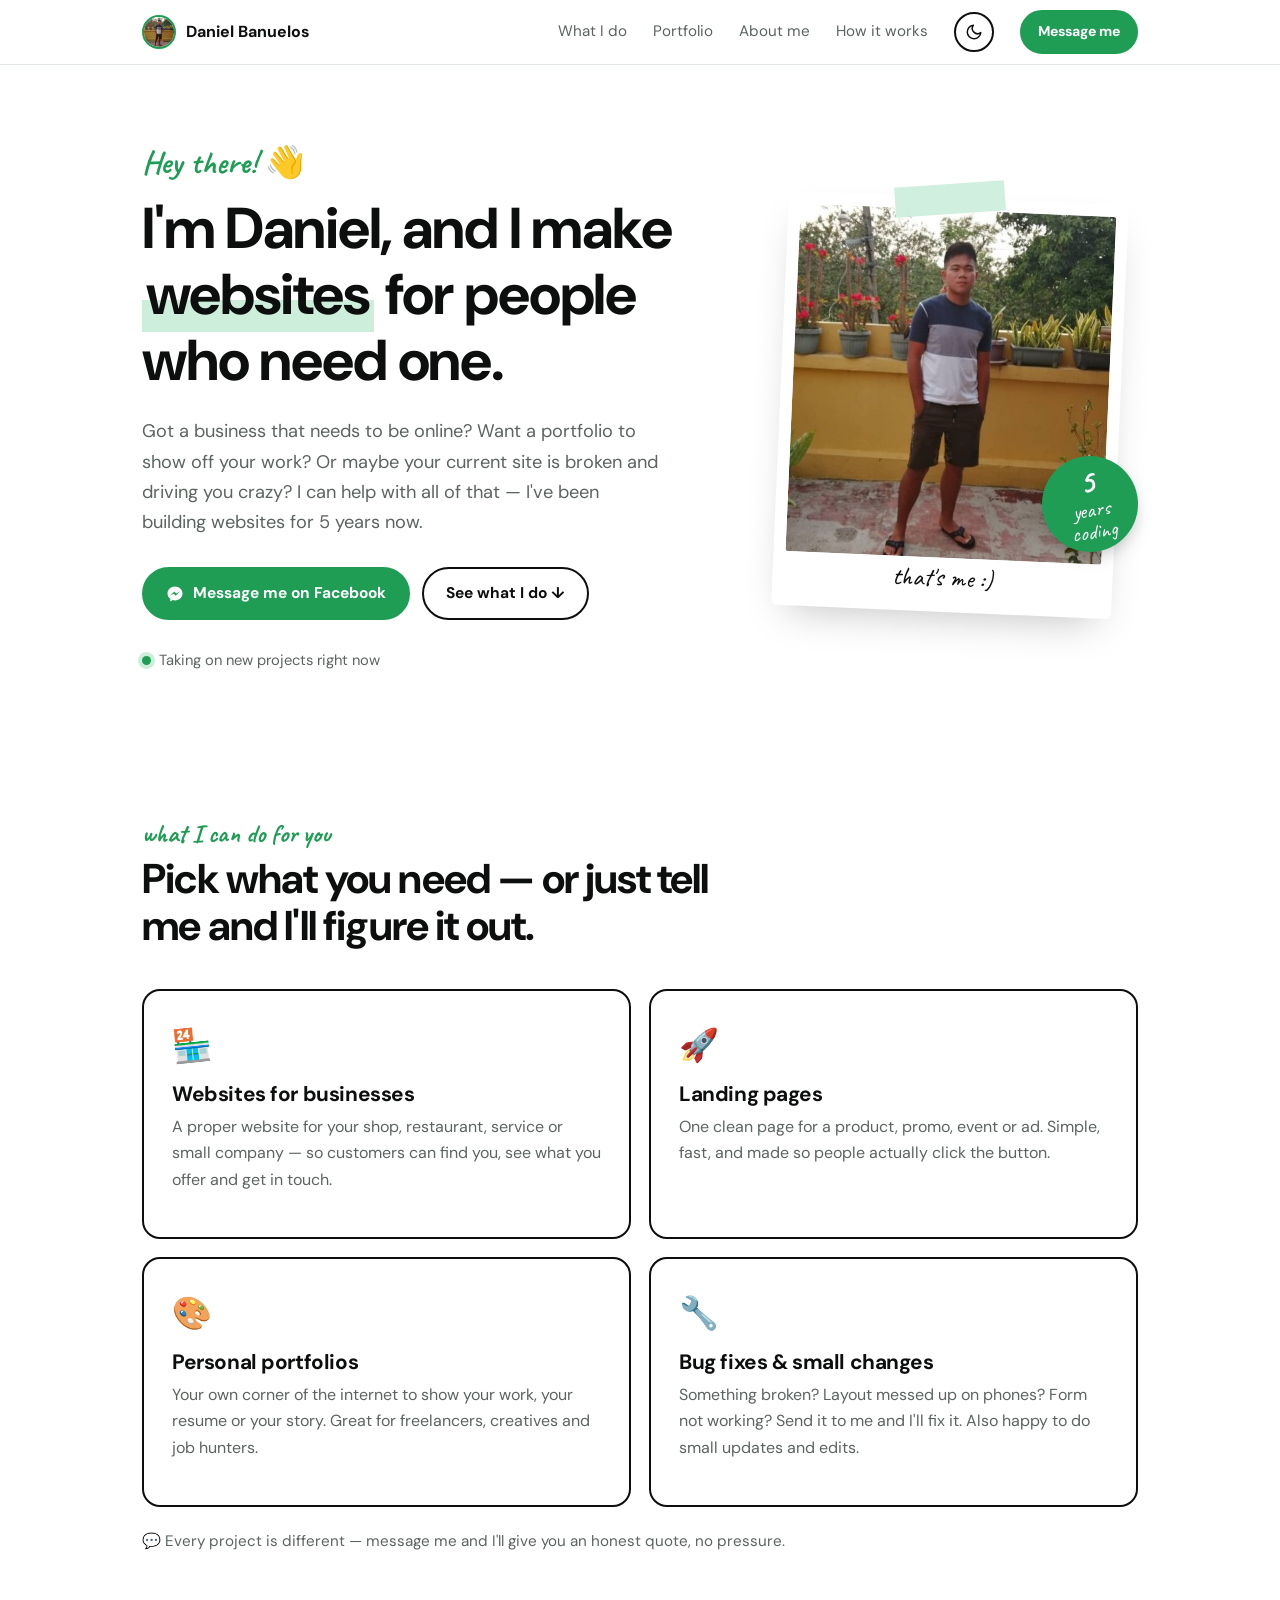
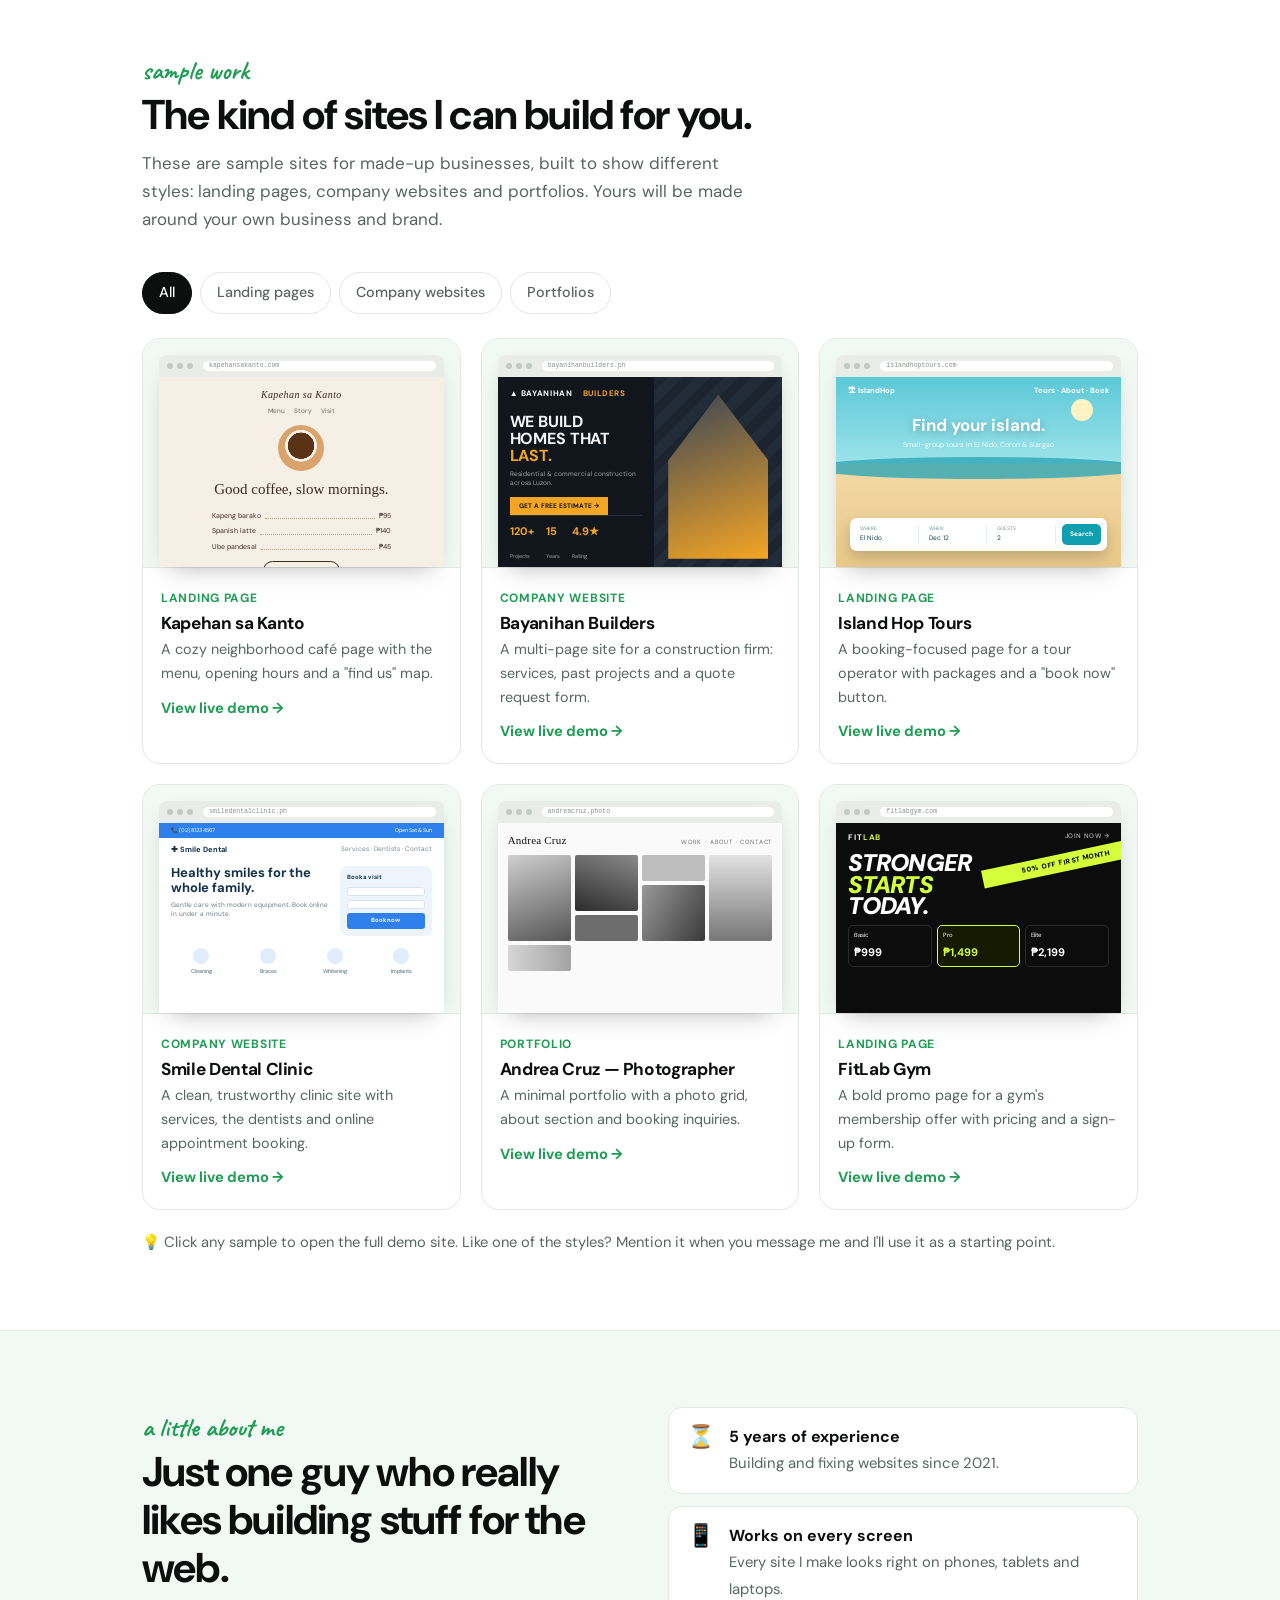
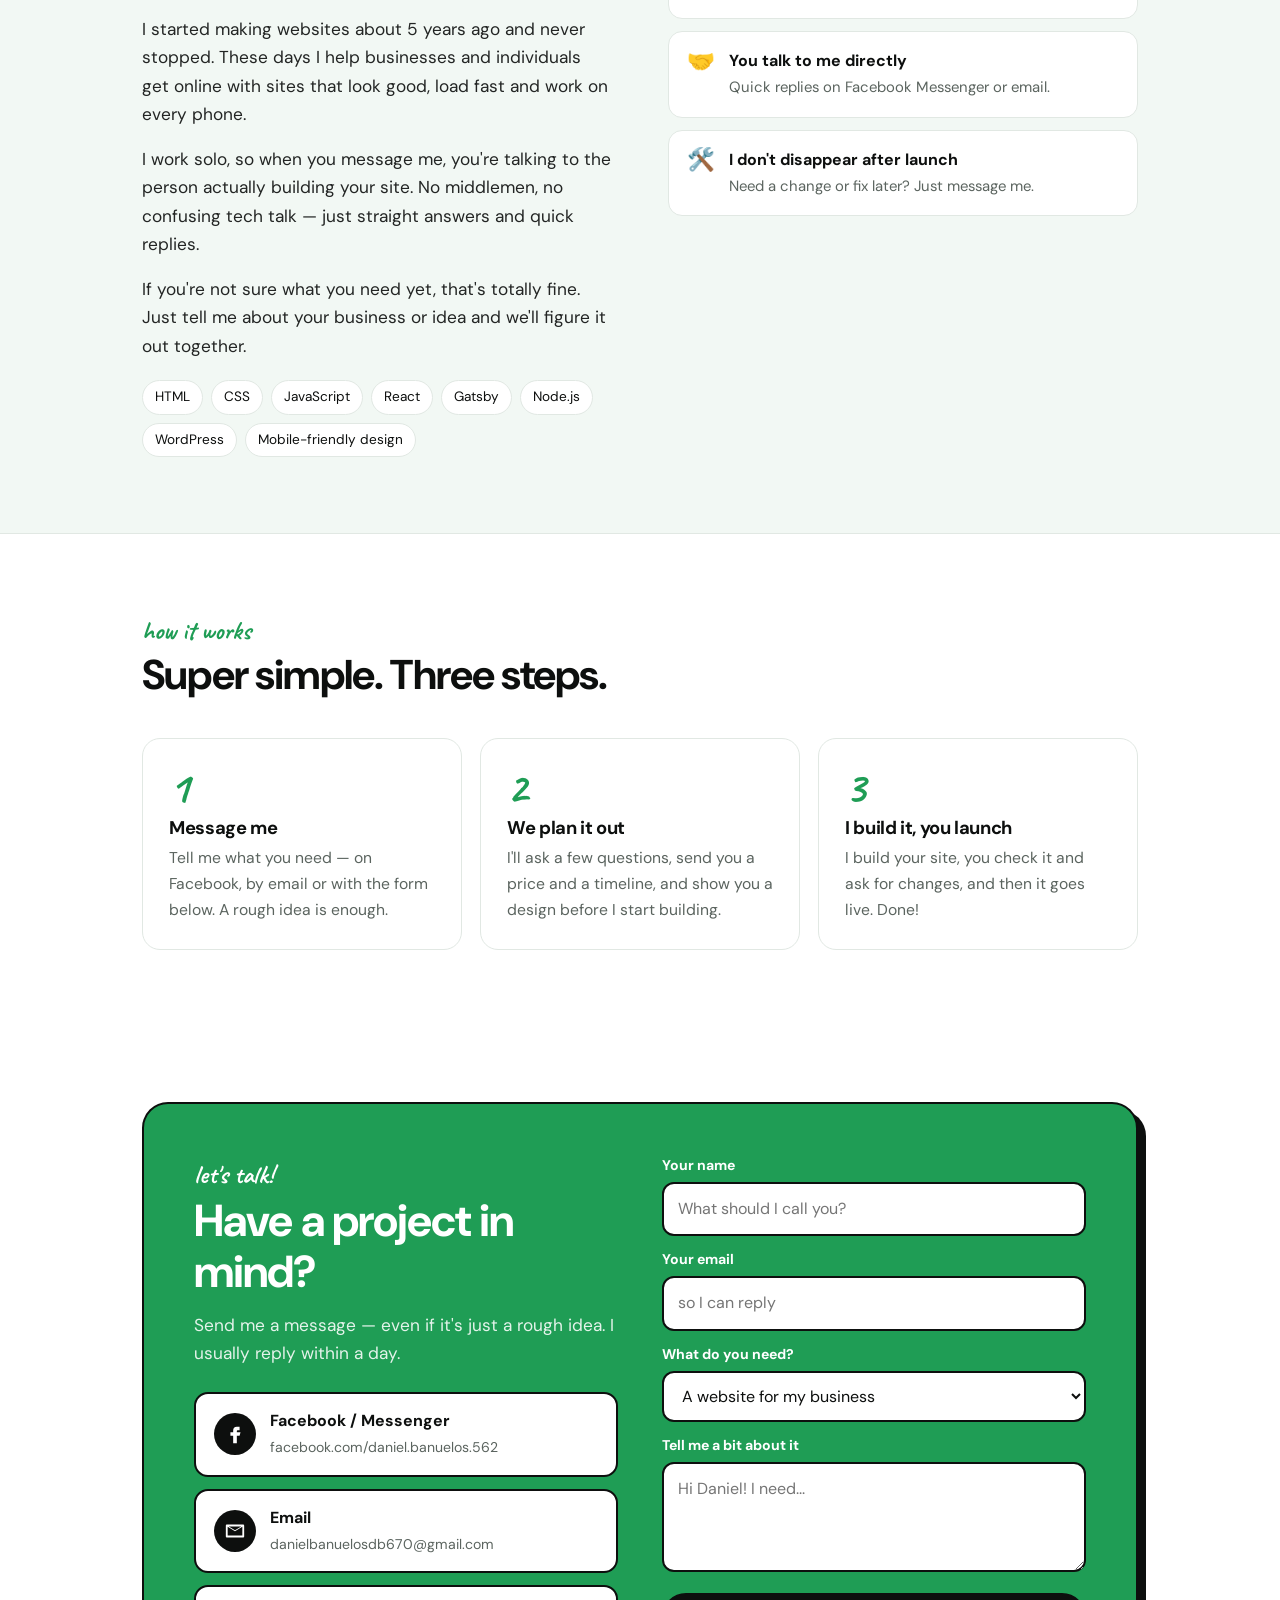
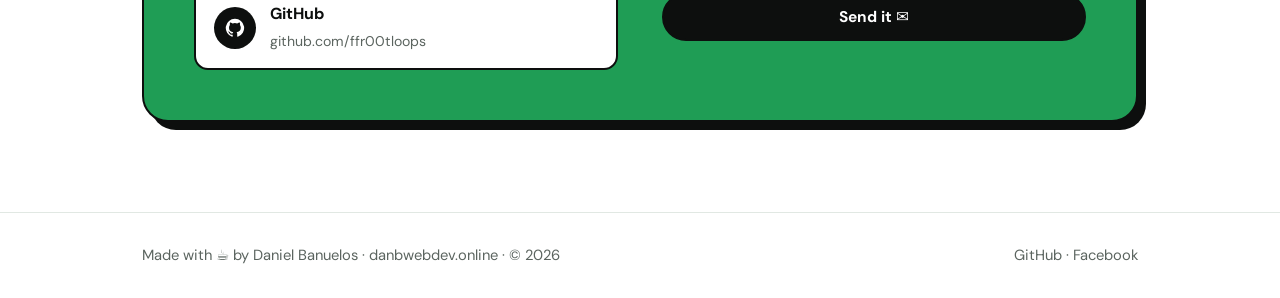
==== commit 4bbcccd9: "Add live demo sample sites and link them from the portfolio" ====
--- a/index.html
+++ b/index.html
@@ -141,6 +141,10 @@
   .item-info .tag{font-size:.75rem;font-weight:700;text-transform:uppercase;letter-spacing:.06em;color:var(--green)}
   .item-info h3{font-size:1.08rem;margin:4px 0 4px}
   .item-info p{font-size:.9rem;color:var(--muted)}
+  .item{position:relative}
+  .demo-link{display:inline-block;margin-top:10px;font-weight:700;font-size:.92rem;color:var(--green);text-decoration:none}
+  .demo-link::after{content:"";position:absolute;inset:0}
+  .item:hover .demo-link{text-decoration:underline}
   .folio-note{margin-top:20px;font-size:.92rem;color:var(--muted)}
 
   /* mini browser mockups */
@@ -165,6 +169,88 @@
   .s-art{position:absolute;right:12px;top:34px;width:30%;height:92px;border-radius:8px;background:var(--m-art)}
   .s-art.circle{border-radius:50%;width:84px;height:84px}
 
+
+  /* ---- unique sample layouts ---- */
+  .site *{box-sizing:border-box}
+  .site .row{display:flex;align-items:center}
+  /* 1 café: centered, menu list */
+  .cafe{background:#f6efe6;color:#3b2a1e;text-align:center;padding:10px 14px}
+  .cafe .logo{font-family:Georgia,serif;font-style:italic;font-size:10px;letter-spacing:.04em}
+  .cafe .nav{display:flex;justify-content:center;gap:9px;font-size:6.5px;opacity:.7;margin:3px 0 8px}
+  .cafe .cup{width:46px;height:46px;border-radius:50%;margin:0 auto 6px;background:radial-gradient(circle at 50% 45%,#5a3216 0 38%,#f6efe6 39% 46%,#d9a46c 47%)}
+  .cafe h4{font-family:Georgia,serif;font-weight:400;font-size:15px;margin-bottom:6px;letter-spacing:0}
+  .cafe .menu{max-width:70%;margin:0 auto;text-align:left;font-size:7px}
+  .cafe .menu div{display:flex;gap:4px;padding:2px 0}
+  .cafe .menu i{flex:1;border-bottom:1px dotted #b8a089;transform:translateY(-2px)}
+  .cafe .pill{display:inline-block;margin-top:7px;font-size:6.5px;border:1px solid #3b2a1e;border-radius:99px;padding:3px 10px}
+  /* 2 construction: split + stats */
+  .build{background:#11161d;color:#f2f4f7;display:grid;grid-template-columns:1.1fr .9fr;height:100%}
+  .build .l{padding:10px 12px;display:flex;flex-direction:column}
+  .build .brand{font-size:8px;font-weight:800;letter-spacing:.08em}
+  .build .brand b{color:#f5a524}
+  .build h4{font-size:16px;line-height:1.05;margin:14px 0 6px;text-transform:uppercase;letter-spacing:-.01em}
+  .build h4 span{color:#f5a524}
+  .build p{font-size:6.5px;opacity:.65;line-height:1.4}
+  .build .q{margin-top:8px;align-self:flex-start;font-size:6.5px;font-weight:700;background:#f5a524;color:#11161d;padding:4px 9px}
+  .build .stats{margin-top:auto;display:flex;gap:12px;border-top:1px solid #2a3340;padding-top:6px}
+  .build .stats b{display:block;font-size:11px;color:#f5a524}
+  .build .stats span{font-size:5.5px;opacity:.6}
+  .build .r{background:repeating-linear-gradient(135deg,#1c242f 0 10px,#222c39 10px 20px);position:relative}
+  .build .r::after{content:"";position:absolute;inset:18px 14px;background:linear-gradient(160deg,#3a4656,#f5a524);clip-path:polygon(0 100%,0 40%,50% 0,100% 40%,100% 100%)}
+  /* 3 tours: full-bleed image + booking bar */
+  .tour{height:100%;position:relative;color:#fff;background:linear-gradient(180deg,#5cc8d7 0%,#9be3ea 45%,#f3d9a4 46%,#e9c98a 100%);text-align:center}
+  .tour::before{content:"";position:absolute;left:-10%;right:-10%;top:42%;height:22px;background:#2fa7b8;border-radius:50%;opacity:.8}
+  .tour .sun{position:absolute;top:22px;right:28px;width:22px;height:22px;border-radius:50%;background:#fff3c4}
+  .tour .nav{position:relative;display:flex;justify-content:space-between;padding:8px 12px;font-size:7.5px;font-weight:700}
+  .tour h4{position:relative;font-size:17px;margin-top:6px;text-shadow:0 2px 8px rgba(0,0,0,.25)}
+  .tour p{position:relative;font-size:7px;opacity:.95}
+  .tour .book{position:absolute;left:14px;right:14px;bottom:16px;background:#fff;border-radius:7px;display:flex;align-items:center;gap:6px;padding:6px;color:#0b3a44;font-size:6.5px;text-align:left;box-shadow:0 6px 14px rgba(0,0,0,.18)}
+  .tour .book div{flex:1;border-right:1px solid #e3eef0;padding:0 4px}
+  .tour .book div small{display:block;font-size:5px;opacity:.55;text-transform:uppercase}
+  .tour .book b{background:#0f9fae;color:#fff;border-radius:5px;padding:5px 8px}
+  /* 4 dental: info strip, text + booking form card, icon row */
+  .dent{background:#fff;color:#14324a;height:100%}
+  .dent .strip{background:#2f80ed;color:#fff;font-size:5.5px;padding:3px 12px;display:flex;justify-content:space-between}
+  .dent .nav{display:flex;justify-content:space-between;padding:6px 12px;font-size:7.5px;font-weight:700}
+  .dent .nav span:last-child{font-weight:400;opacity:.6;font-size:6.5px}
+  .dent .main{display:grid;grid-template-columns:1fr 92px;gap:10px;padding:4px 12px}
+  .dent h4{font-size:13px;line-height:1.15;margin-bottom:5px}
+  .dent p{font-size:6.5px;opacity:.65;line-height:1.4}
+  .dent .form{background:#eef4fb;border-radius:7px;padding:7px;display:grid;gap:4px}
+  .dent .form small{font-size:6px;font-weight:700}
+  .dent .form i{height:9px;background:#fff;border-radius:3px;border:1px solid #d6e3f5}
+  .dent .form b{font-size:6px;background:#2f80ed;color:#fff;text-align:center;border-radius:3px;padding:3px}
+  .dent .icons{display:flex;gap:6px;padding:8px 12px 0}
+  .dent .icons div{flex:1;text-align:center;font-size:5.5px;opacity:.75}
+  .dent .icons div::before{content:"";display:block;width:16px;height:16px;border-radius:50%;margin:0 auto 3px;background:#d8e7fb}
+  /* 5 photographer: masonry grid */
+  .photo-site{background:#fafafa;color:#111;padding:8px 10px;height:100%}
+  .photo-site .nav{display:flex;justify-content:space-between;align-items:baseline;margin-bottom:6px}
+  .photo-site .nav b{font-family:Georgia,serif;font-weight:400;font-size:11px;letter-spacing:.02em}
+  .photo-site .nav span{font-size:6px;letter-spacing:.14em;text-transform:uppercase;opacity:.6}
+  .photo-site .grid{display:grid;grid-template-columns:repeat(4,1fr);grid-auto-rows:26px;gap:4px}
+  .photo-site .grid i{display:block;border-radius:2px}
+  .photo-site .grid i:nth-child(1){grid-row:span 3;background:linear-gradient(160deg,#cfcfcf,#555)}
+  .photo-site .grid i:nth-child(2){grid-row:span 2;background:linear-gradient(200deg,#8a8a8a,#2b2b2b)}
+  .photo-site .grid i:nth-child(3){background:#bdbdbd}
+  .photo-site .grid i:nth-child(4){grid-row:span 3;background:linear-gradient(180deg,#e2e2e2,#777)}
+  .photo-site .grid i:nth-child(5){grid-row:span 2;background:linear-gradient(120deg,#999,#3a3a3a)}
+  .photo-site .grid i:nth-child(6){background:#6d6d6d}
+  .photo-site .grid i:nth-child(7){background:linear-gradient(90deg,#d6d6d6,#a3a3a3)}
+  /* 6 gym: bold type + pricing tiers */
+  .gym{background:#0c0c0c;color:#fff;height:100%;padding:8px 12px;overflow:hidden;position:relative}
+  .gym .nav{display:flex;justify-content:space-between;font-size:8px;font-weight:900;letter-spacing:.1em}
+  .gym .nav span{color:#d4ff3a}
+  .gym .nav em{font-style:normal;font-weight:500;font-size:6.5px;opacity:.7;letter-spacing:.06em}
+  .gym h4{font-size:24px;line-height:.9;font-weight:900;text-transform:uppercase;font-style:italic;margin:8px 0 4px;letter-spacing:-.03em}
+  .gym h4 span{color:#d4ff3a}
+  .gym .band{position:absolute;right:-30px;top:30px;transform:rotate(-12deg);background:#d4ff3a;color:#0c0c0c;font-size:7px;font-weight:900;padding:3px 40px;letter-spacing:.08em}
+  .gym .tiers{display:grid;grid-template-columns:repeat(3,1fr);gap:5px;margin-top:8px}
+  .gym .tiers div{border:1px solid #2a2a2a;border-radius:5px;padding:5px;font-size:6px}
+  .gym .tiers div b{display:block;font-size:11px;margin-top:2px}
+  .gym .tiers div.hot{border-color:#d4ff3a;background:#161b00}
+  .gym .tiers div.hot b{color:#d4ff3a}
+
   /* testimonials (fill with real reviews, then remove the hidden attribute) */
   .reviews{display:grid;grid-template-columns:repeat(3,1fr);gap:18px}
   .review{background:var(--card);border:1px solid var(--line);border-radius:var(--radius);padding:24px;display:flex;flex-direction:column;gap:14px}
@@ -327,7 +413,7 @@
       <div class="head">
         <div class="hand">sample work</div>
         <h2>The kind of sites I can build for you.</h2>
-        <p>These are sample designs to show different styles: landing pages, company websites and portfolios. Yours will be made around your own business and brand.</p>
+        <p>These are sample sites for made-up businesses, built to show different styles: landing pages, company websites and portfolios. Yours will be made around your own business and brand.</p>
       </div>
       <div class="filters" role="group" aria-label="Filter samples">
         <button class="on" data-f="all">All</button>
@@ -337,79 +423,49 @@
       </div>
       <div class="folio">
       <article class="item" data-cat="landing">
-        <div class="mock"><div class="frame" style="--m-bg:#f6efe6;--m-ink:#3b2a1e;--m-acc:#b5642c;--m-on:#fff;--m-card:#eadccb;--m-art:linear-gradient(135deg,#d9a46c,#7a4a26)">
+        <div class="mock"><div class="frame">
           <div class="bar"><i></i><i></i><i></i><span>kapehansakanto.com</span></div>
-          <div class="site">
-            <div class="s-nav"><span>☕ Kapehan</span><span class="lk"><span>Home</span><span>About</span><span>Services</span><span class="cta">Order</span></span></div>
-            <div class="s-art"></div>
-            <div class="s-hero"><div class="k">Since 2019 · Quezon City</div><h4>Good coffee, slow mornings.</h4><p>Locally roasted beans and pandesal baked fresh every day.</p><div class="s-btns"><b>See menu</b><b>Visit us</b></div></div>
-            <div class="s-row"><div></div><div></div><div></div></div>
-          </div>
+          <div class="site"><div class="cafe"><div class="logo">Kapehan sa Kanto</div><div class="nav"><span>Menu</span><span>Story</span><span>Visit</span></div><div class="cup"></div><h4>Good coffee, slow mornings.</h4><div class="menu"><div>Kapeng barako<i></i>₱95</div><div>Spanish latte<i></i>₱140</div><div>Ube pandesal<i></i>₱45</div></div><span class="pill">Open 7am – 9pm</span></div></div>
         </div></div>
-        <div class="item-info"><span class="tag">Landing page</span><h3>Kapehan sa Kanto</h3><p>A cozy neighborhood café page with the menu, opening hours and a "find us" map.</p></div>
+        <div class="item-info"><span class="tag">Landing page</span><h3>Kapehan sa Kanto</h3><p>A cozy neighborhood café page with the menu, opening hours and a "find us" map.</p><a class="demo-link" href="samples/kapehan.html">View live demo →</a></div>
       </article>
       <article class="item" data-cat="company">
-        <div class="mock"><div class="frame" style="--m-bg:#11161d;--m-ink:#f2f4f7;--m-acc:#f5a524;--m-on:#11161d;--m-card:#1c242f;--m-art:linear-gradient(160deg,#2b3644,#f5a524)">
+        <div class="mock"><div class="frame">
           <div class="bar"><i></i><i></i><i></i><span>bayanihanbuilders.ph</span></div>
-          <div class="site">
-            <div class="s-nav"><span>▲ BAYANIHAN</span><span class="lk"><span>Home</span><span>About</span><span>Services</span><span class="cta">Get quote</span></span></div>
-            <div class="s-art"></div>
-            <div class="s-hero"><div class="k">Construction & renovation</div><h4>We build homes that last generations.</h4><p>Residential and commercial projects across Luzon.</p><div class="s-btns"><b>Free estimate</b><b>Our work</b></div></div>
-            <div class="s-row"><div></div><div></div><div></div></div>
-          </div>
+          <div class="site"><div class="build"><div class="l"><div class="brand">▲ BAYANIHAN <b>BUILDERS</b></div><h4>We build homes that <span>last.</span></h4><p>Residential &amp; commercial construction across Luzon.</p><span class="q">GET A FREE ESTIMATE →</span><div class="stats"><div><b>120+</b><span>Projects</span></div><div><b>15</b><span>Years</span></div><div><b>4.9★</b><span>Rating</span></div></div></div><div class="r"></div></div></div>
         </div></div>
-        <div class="item-info"><span class="tag">Company website</span><h3>Bayanihan Builders</h3><p>A multi-page site for a construction firm: services, past projects and a quote request form.</p></div>
+        <div class="item-info"><span class="tag">Company website</span><h3>Bayanihan Builders</h3><p>A multi-page site for a construction firm: services, past projects and a quote request form.</p><a class="demo-link" href="samples/bayanihan.html">View live demo →</a></div>
       </article>
       <article class="item" data-cat="landing">
-        <div class="mock"><div class="frame" style="--m-bg:#e9f7f8;--m-ink:#0b3a44;--m-acc:#0f9fae;--m-on:#fff;--m-card:#cdebed;--m-art:linear-gradient(180deg,#7fd6de,#0f9fae)">
+        <div class="mock"><div class="frame">
           <div class="bar"><i></i><i></i><i></i><span>islandhoptours.com</span></div>
-          <div class="site">
-            <div class="s-nav"><span>🏝 IslandHop</span><span class="lk"><span>Home</span><span>About</span><span>Services</span><span class="cta">Book now</span></span></div>
-            <div class="s-art circle"></div>
-            <div class="s-hero"><div class="k">El Nido · Coron · Siargao</div><h4>Your island adventure starts here.</h4><p>Small-group tours with local guides and hidden beaches.</p><div class="s-btns"><b>Book a tour</b><b>Packages</b></div></div>
-            <div class="s-row"><div></div><div></div><div></div></div>
-          </div>
+          <div class="site"><div class="tour"><div class="sun"></div><div class="nav"><span>🏝 IslandHop</span><span>Tours · About · Book</span></div><h4>Find your island.</h4><p>Small-group tours in El Nido, Coron &amp; Siargao</p><div class="book"><div><small>Where</small>El Nido</div><div><small>When</small>Dec 12</div><div><small>Guests</small>2</div><b>Search</b></div></div></div>
         </div></div>
-        <div class="item-info"><span class="tag">Landing page</span><h3>Island Hop Tours</h3><p>A booking-focused page for a tour operator with packages and a "book now" button.</p></div>
+        <div class="item-info"><span class="tag">Landing page</span><h3>Island Hop Tours</h3><p>A booking-focused page for a tour operator with packages and a "book now" button.</p><a class="demo-link" href="samples/islandhop.html">View live demo →</a></div>
       </article>
       <article class="item" data-cat="company">
-        <div class="mock"><div class="frame" style="--m-bg:#ffffff;--m-ink:#14324a;--m-acc:#2f80ed;--m-on:#fff;--m-card:#eef4fb;--m-art:linear-gradient(135deg,#cfe2fb,#2f80ed)">
+        <div class="mock"><div class="frame">
           <div class="bar"><i></i><i></i><i></i><span>smiledentalclinic.ph</span></div>
-          <div class="site">
-            <div class="s-nav"><span>✚ Smile Dental</span><span class="lk"><span>Home</span><span>About</span><span>Services</span><span class="cta">Book visit</span></span></div>
-            <div class="s-art"></div>
-            <div class="s-hero"><div class="k">Family dentistry</div><h4>Healthy smiles for the whole family.</h4><p>Gentle care, modern equipment, weekend appointments.</p><div class="s-btns"><b>Book appointment</b><b>Services</b></div></div>
-            <div class="s-row"><div></div><div></div><div></div></div>
-          </div>
+          <div class="site"><div class="dent"><div class="strip"><span>📞 (02) 8123 4567</span><span>Open Sat &amp; Sun</span></div><div class="nav"><span>✚ Smile Dental</span><span>Services · Dentists · Contact</span></div><div class="main"><div><h4>Healthy smiles for the whole family.</h4><p>Gentle care with modern equipment. Book online in under a minute.</p></div><div class="form"><small>Book a visit</small><i></i><i></i><b>Book now</b></div></div><div class="icons"><div>Cleaning</div><div>Braces</div><div>Whitening</div><div>Implants</div></div></div></div>
         </div></div>
-        <div class="item-info"><span class="tag">Company website</span><h3>Smile Dental Clinic</h3><p>A clean, trustworthy clinic site with services, the dentists and online appointment booking.</p></div>
+        <div class="item-info"><span class="tag">Company website</span><h3>Smile Dental Clinic</h3><p>A clean, trustworthy clinic site with services, the dentists and online appointment booking.</p><a class="demo-link" href="samples/smiledental.html">View live demo →</a></div>
       </article>
       <article class="item" data-cat="portfolio">
-        <div class="mock"><div class="frame" style="--m-bg:#fafafa;--m-ink:#111;--m-acc:#111;--m-on:#fff;--m-card:#e6e6e6;--m-art:linear-gradient(135deg,#bbb,#444)">
+        <div class="mock"><div class="frame">
           <div class="bar"><i></i><i></i><i></i><span>andreacruz.photo</span></div>
-          <div class="site">
-            <div class="s-nav"><span>Andrea Cruz</span><span class="lk"><span>Home</span><span>About</span><span>Services</span><span class="cta">Contact</span></span></div>
-            <div class="s-art"></div>
-            <div class="s-hero"><div class="k">Wedding & portrait photography</div><h4>Moments, kept honestly.</h4><p>Based in Cebu, available for travel.</p><div class="s-btns"><b>View gallery</b><b>Inquire</b></div></div>
-            <div class="s-row"><div></div><div></div><div></div></div>
-          </div>
+          <div class="site"><div class="photo-site"><div class="nav"><b>Andrea Cruz</b><span>Work · About · Contact</span></div><div class="grid"><i></i><i></i><i></i><i></i><i></i><i></i><i></i></div></div></div>
         </div></div>
-        <div class="item-info"><span class="tag">Portfolio</span><h3>Andrea Cruz — Photographer</h3><p>A minimal portfolio with a photo grid, about section and booking inquiries.</p></div>
+        <div class="item-info"><span class="tag">Portfolio</span><h3>Andrea Cruz — Photographer</h3><p>A minimal portfolio with a photo grid, about section and booking inquiries.</p><a class="demo-link" href="samples/andreacruz.html">View live demo →</a></div>
       </article>
       <article class="item" data-cat="landing">
-        <div class="mock"><div class="frame" style="--m-bg:#0c0c0c;--m-ink:#fff;--m-acc:#d4ff3a;--m-on:#0c0c0c;--m-card:#1b1b1b;--m-art:linear-gradient(135deg,#d4ff3a,#3a4a00)">
+        <div class="mock"><div class="frame">
           <div class="bar"><i></i><i></i><i></i><span>fitlabgym.com</span></div>
-          <div class="site">
-            <div class="s-nav"><span>FITLAB</span><span class="lk"><span>Home</span><span>About</span><span>Services</span><span class="cta">Join</span></span></div>
-            <div class="s-art"></div>
-            <div class="s-hero"><div class="k">First month 50% off</div><h4>Stronger starts today.</h4><p>24/7 access, classes and personal coaches.</p><div class="s-btns"><b>Claim offer</b><b>Tour the gym</b></div></div>
-            <div class="s-row"><div></div><div></div><div></div></div>
-          </div>
+          <div class="site"><div class="gym"><div class="nav"><b>FIT<span>LAB</span></b><em>JOIN NOW →</em></div><div class="band">50% OFF FIRST MONTH</div><h4>Stronger<br><span>starts</span><br>today.</h4><div class="tiers"><div>Basic<b>₱999</b></div><div class="hot">Pro<b>₱1,499</b></div><div>Elite<b>₱2,199</b></div></div></div></div>
         </div></div>
-        <div class="item-info"><span class="tag">Landing page</span><h3>FitLab Gym</h3><p>A bold promo page for a gym's membership offer with pricing and a sign-up form.</p></div>
+        <div class="item-info"><span class="tag">Landing page</span><h3>FitLab Gym</h3><p>A bold promo page for a gym's membership offer with pricing and a sign-up form.</p><a class="demo-link" href="samples/fitlab.html">View live demo →</a></div>
       </article>
       </div>
-      <p class="folio-note">💡 Like one of these styles? Mention it when you message me and I'll use it as a starting point.</p>
+      <p class="folio-note">💡 Click any sample to open the full demo site. Like one of the styles? Mention it when you message me and I'll use it as a starting point.</p>
     </div>
   </section>
 
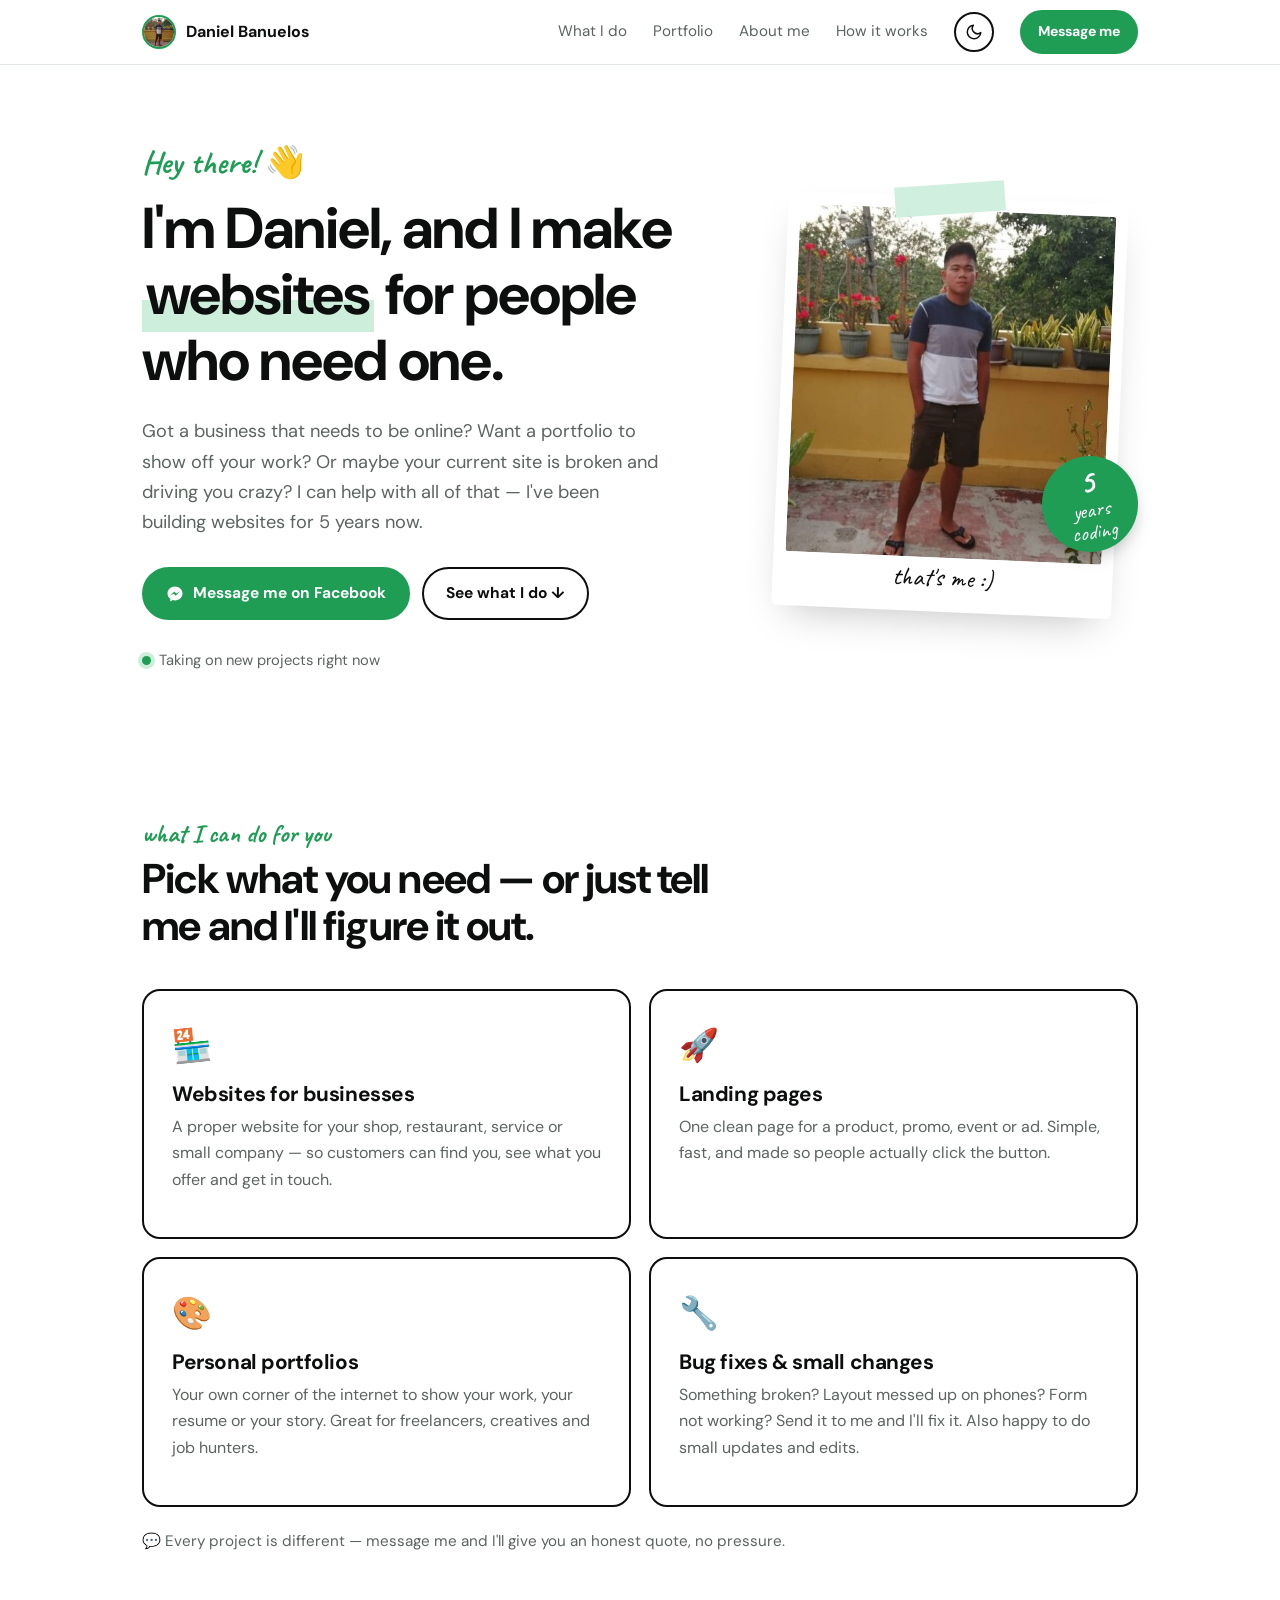
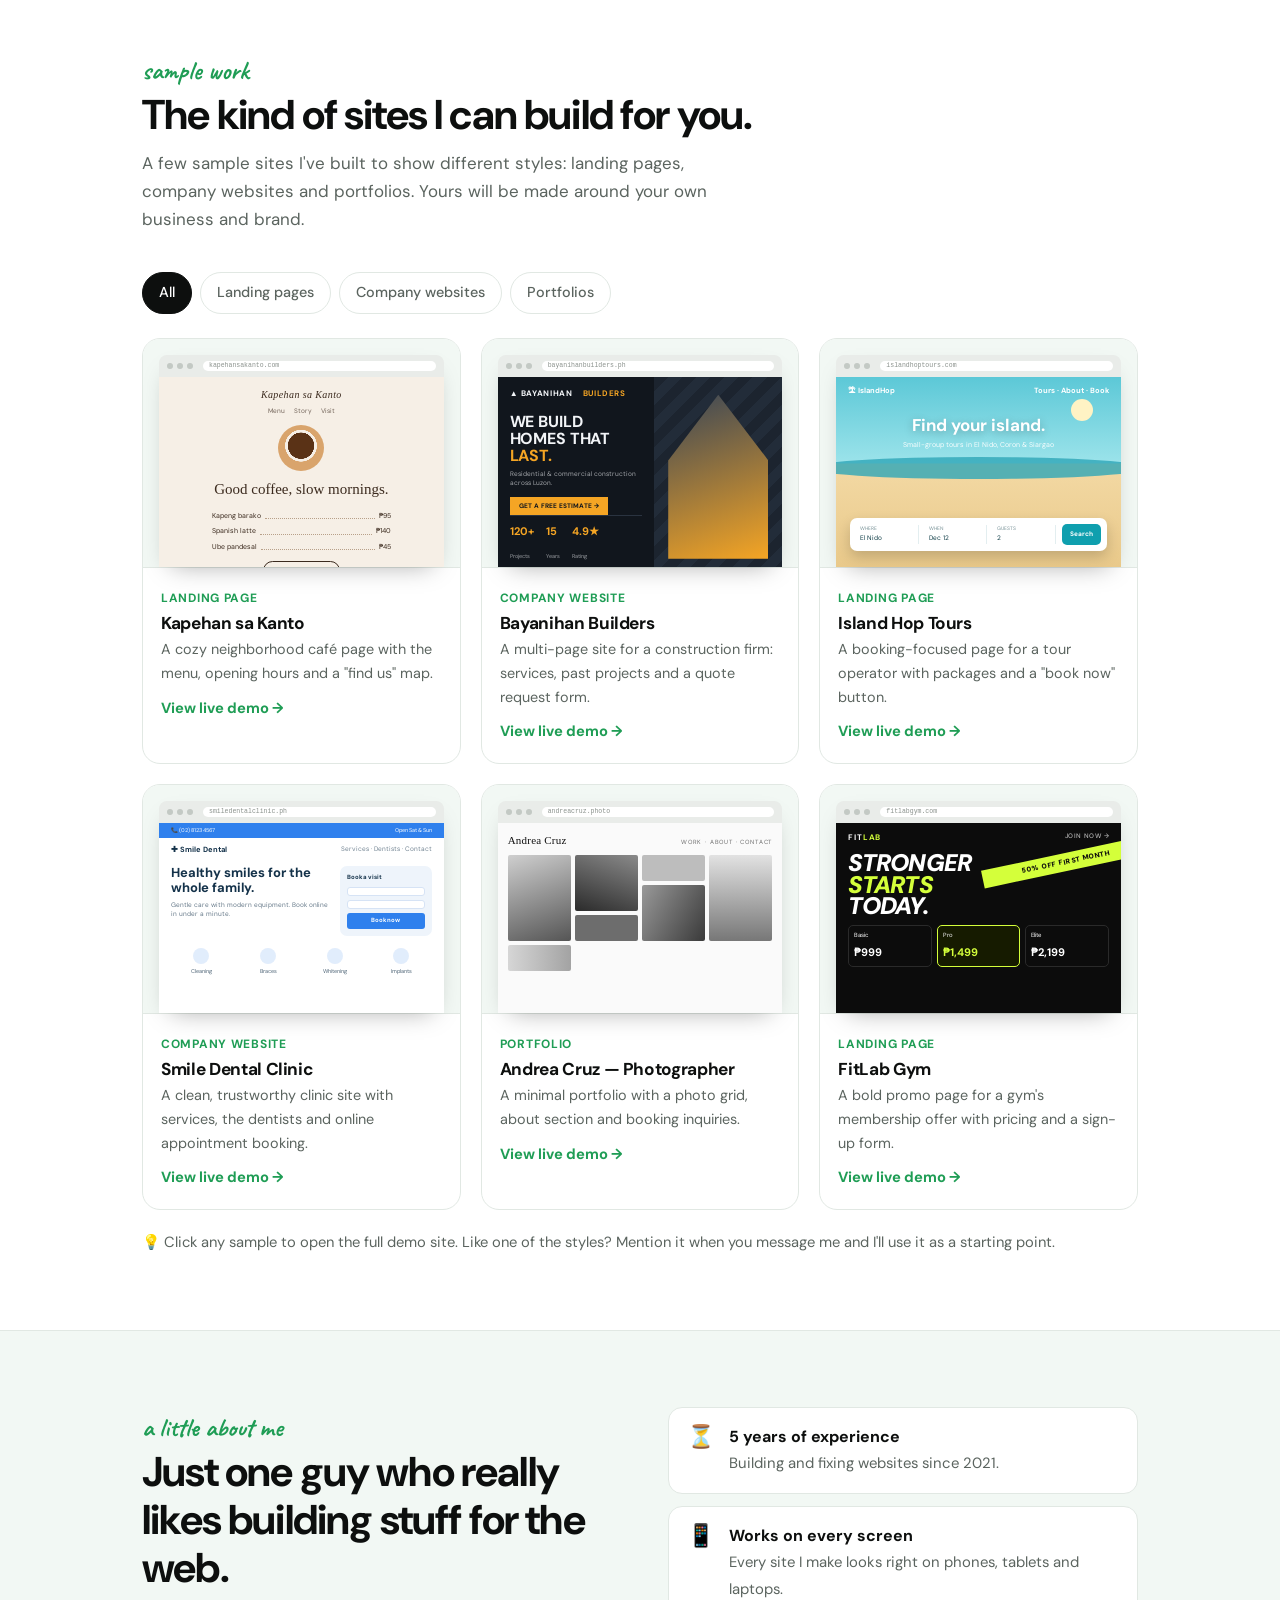
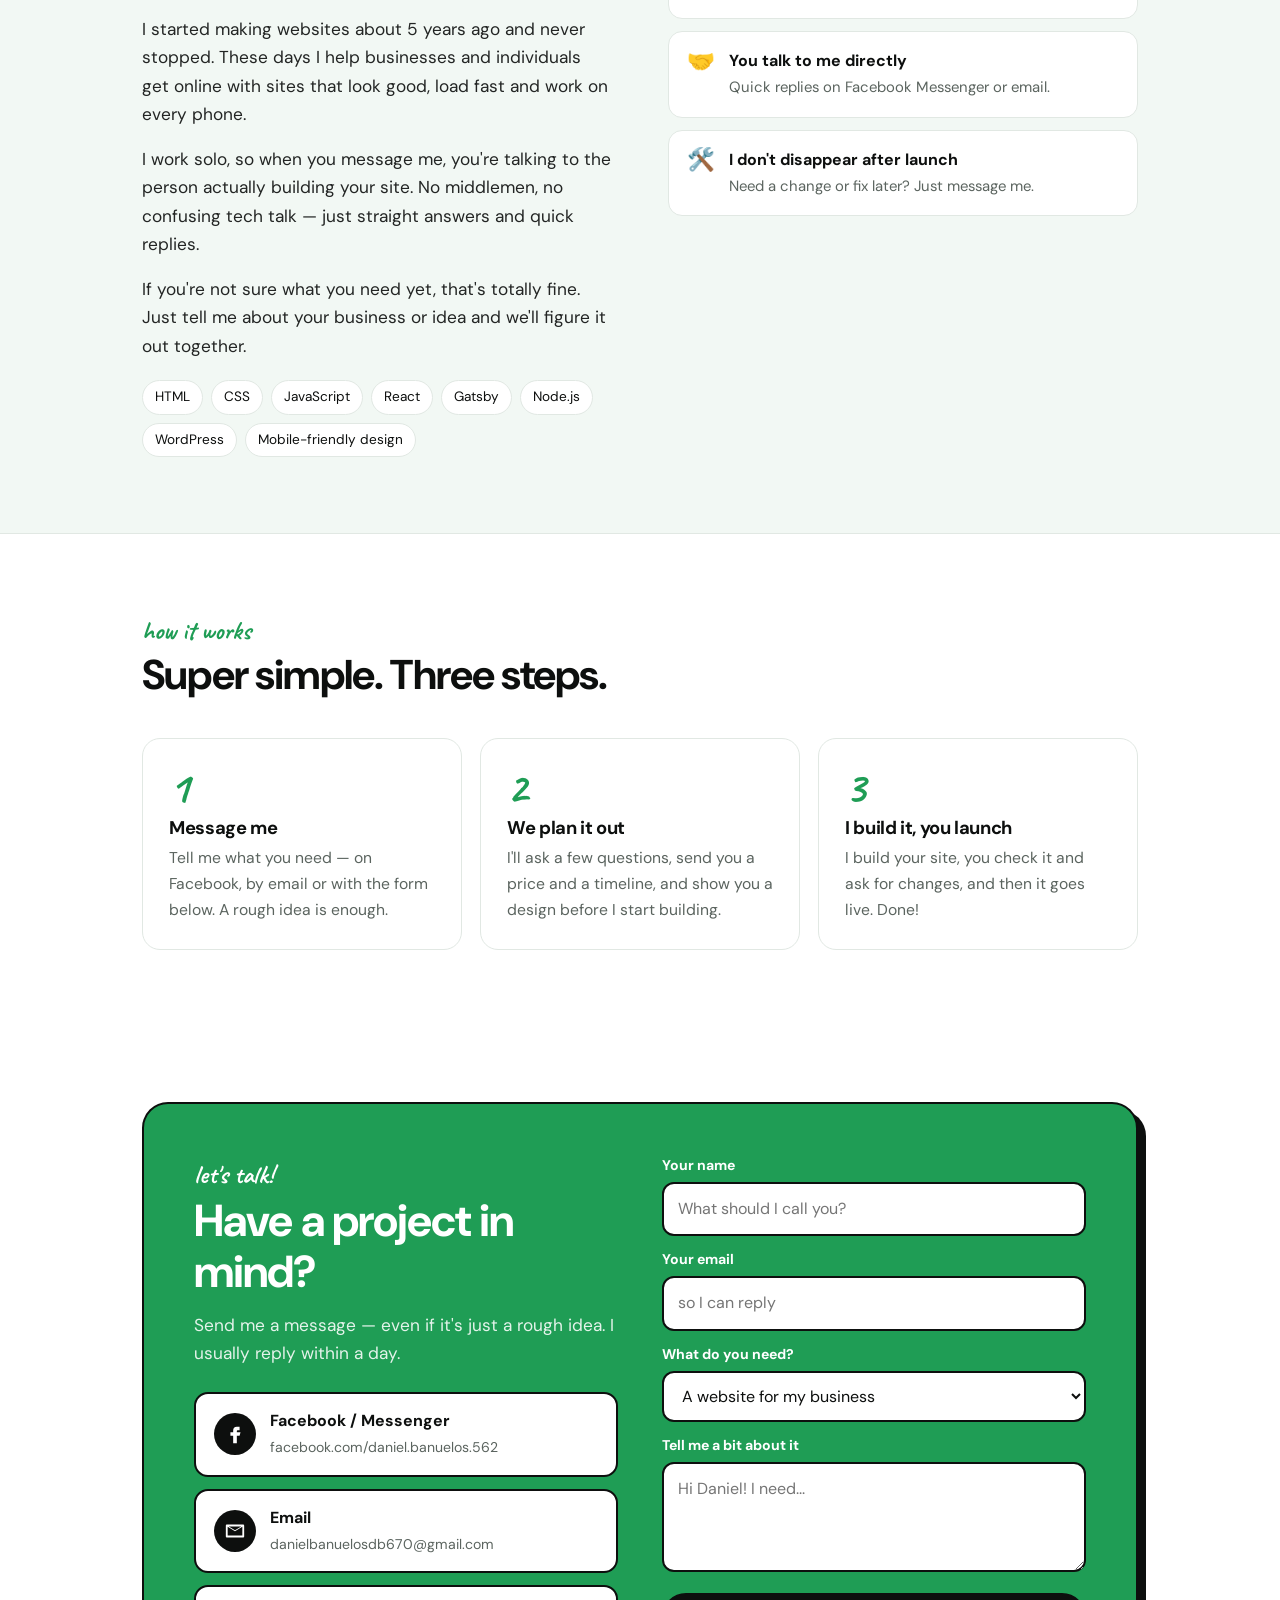
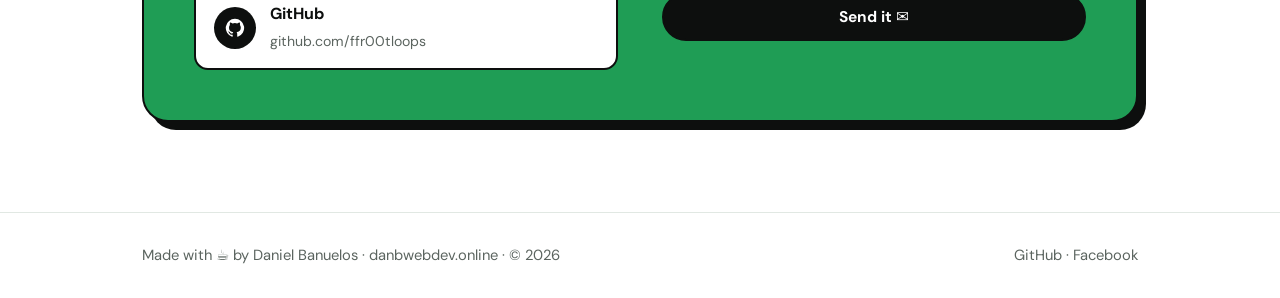
==== commit 039bfcda: "Reword portfolio intro" ====
--- a/index.html
+++ b/index.html
@@ -413,7 +413,7 @@
       <div class="head">
         <div class="hand">sample work</div>
         <h2>The kind of sites I can build for you.</h2>
-        <p>These are sample sites for made-up businesses, built to show different styles: landing pages, company websites and portfolios. Yours will be made around your own business and brand.</p>
+        <p>A few sample sites I've built to show different styles: landing pages, company websites and portfolios. Yours will be made around your own business and brand.</p>
       </div>
       <div class="filters" role="group" aria-label="Filter samples">
         <button class="on" data-f="all">All</button>
